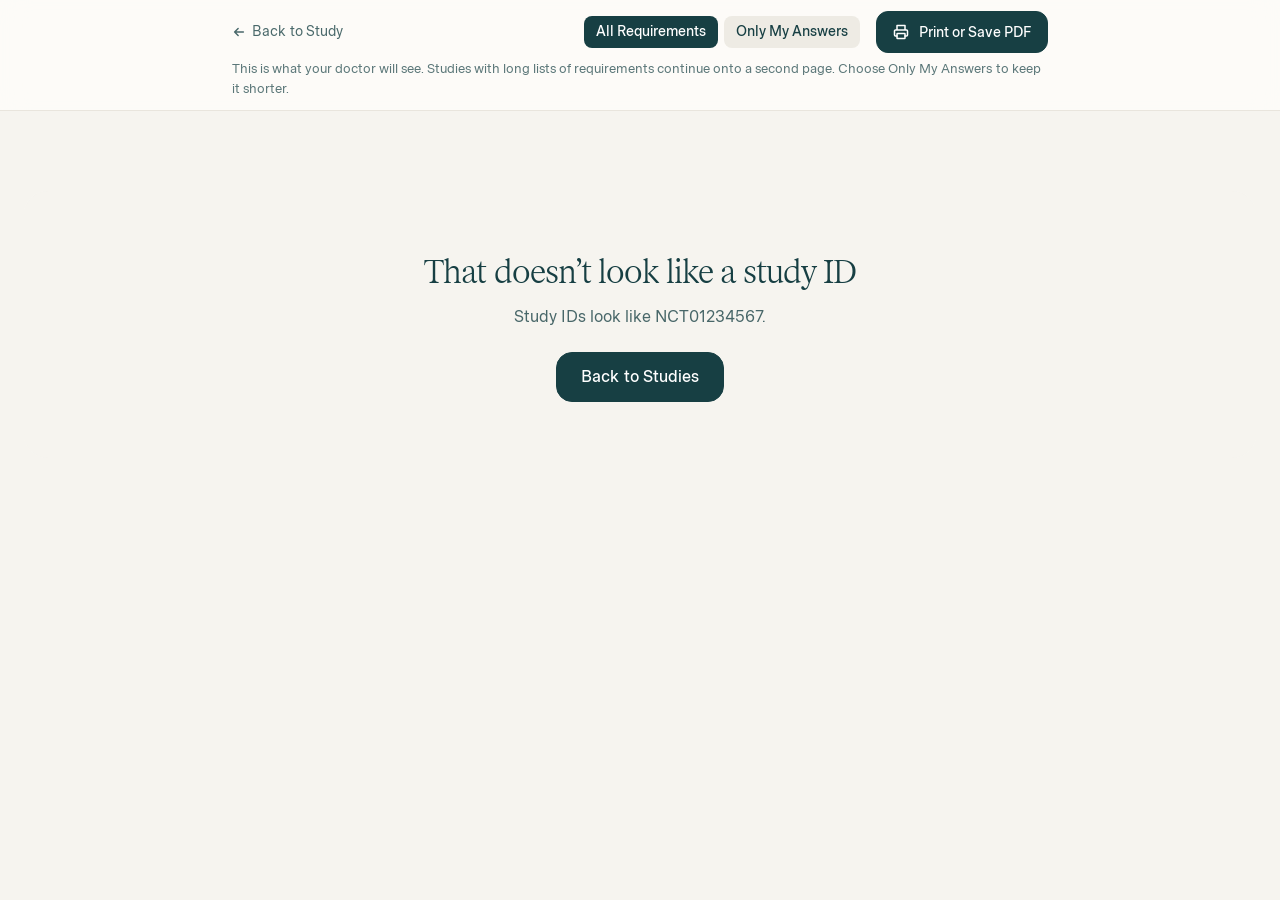
==== doctor.html @ 34c41aa6 "Add files via upload" ====
<!DOCTYPE html>
<html lang="en">
<head>
<meta charset="UTF-8">
<meta name="viewport" content="width=device-width, initial-scale=1">
<title>Northstar · Study Brief</title>
<link rel="icon" href="data:image/svg+xml,%3Csvg%20xmlns%3D%22http%3A//www.w3.org/2000/svg%22%20viewBox%3D%220%200%2032%2032%22%3E%3Crect%20width%3D%2232%22%20height%3D%2232%22%20rx%3D%228%22%20fill%3D%22%23173F43%22/%3E%3Cg%20transform%3D%22translate%284%204%29%22%20color%3D%22%23AFD5CF%22%3E%3Cpath%20d%3D%22M12%202.5%2015.4%2012H8.6zM13.7%2012a1.7%201.7%200%200%200-3.4%200z%22%20fill%3D%22currentColor%22%20fill-rule%3D%22evenodd%22/%3E%3Cpath%20d%3D%22M8.6%2012h6.8L12%2021.5zM10.3%2012a1.7%201.7%200%200%200%203.4%200z%22%20fill%3D%22currentColor%22%20fill-rule%3D%22evenodd%22%20opacity%3D%22.45%22/%3E%3C/g%3E%3C/svg%3E">
<link rel="preconnect" href="https://fonts.googleapis.com">
<link rel="preconnect" href="https://fonts.gstatic.com" crossorigin>
<link href="https://fonts.googleapis.com/css2?family=Geist+Mono:wght@400;500&display=swap" rel="stylesheet">
<link rel="stylesheet" href="assets/styles.css">
</head>
<body class="brief-page">

<div class="brief-bar">
  <div class="brief-bar-in">
    <a class="crumb-link" id="backLink" href="study.html">Back to Study</a>
    <div class="brief-bar-mid" id="viewToggle" role="group" aria-label="Which requirements to show">
      <button type="button" class="chip" data-view="all" aria-pressed="true">All Requirements</button>
      <button type="button" class="chip" data-view="answered" aria-pressed="false">Only My Answers</button>
    </div>
    <button type="button" class="btn btn-sm" id="printBtn">Print or Save PDF</button>
  </div>
  <p class="brief-bar-note">This is what your doctor will see. Studies with long lists of requirements continue onto a second page. Choose Only My Answers to keep it shorter.</p>
</div>

<main id="page">
  <div class="loading-page"><div class="brand-mark" data-mark></div>Preparing the summary…</div>
</main>

<script src="assets/app.js"></script>
<script>
  $('[data-mark]').innerHTML = I.mark;
  $('#backLink').insertAdjacentHTML('afterbegin', I.back);
  $('#printBtn').insertAdjacentHTML('afterbegin', I.print);

  const id = (new URLSearchParams(location.search).get('id') ?? '').toUpperCase().trim();
  $('#backLink').href = `study.html?id=${encodeURIComponent(id)}`;
  const answers = (() => { try { return JSON.parse(localStorage.getItem(`northstar:check:${id}`)) ?? {}; } catch { return {}; } })();
  const profile = (() => { try { return JSON.parse(localStorage.getItem('northstar:me')) ?? {}; } catch { return {}; } })();
  const search = loadSearch();
  const me = search.lat !== '' && search.lat != null ? { lat: +search.lat, lon: +search.lon } : null;

  // Clinician-facing wording: keep the registry's terms instead of the plain-language versions.
  const ANSWER = {
    i: { y: 'Meets', n: 'Does not meet', u: 'Unsure' },
    o: { y: 'Applies', n: 'Does not apply', u: 'Unsure' },
  };
  const TONE = { fit: 'go', block: 'stop', unsure: 'soon' };
  const ARM_TYPE = {
    EXPERIMENTAL: 'Experimental', ACTIVE_COMPARATOR: 'Active comparator', PLACEBO_COMPARATOR: 'Placebo comparator',
    SHAM_COMPARATOR: 'Sham comparator', NO_INTERVENTION: 'No intervention', OTHER: 'Other',
  };
  const words = s => s ? s.toLowerCase().replace(/_/g, ' ') : '';
  const cap = s => s ? s[0].toUpperCase() + s.slice(1) : '';
  const blank = v => v ? esc(v) : '<span class="blank" aria-label="Not provided"></span>';

  async function load() {
    if (!/^NCT\d{8}$/.test(id)) return fail('That doesn’t look like a study ID', 'Study IDs look like NCT01234567.');
    let d;
    try { d = await api(`/studies/${id}`); }
    catch (err) { return fail('We couldn’t load this study', `${err.message}. Try again in a moment.`); }
    render(d, await dataVersion());
  }

  function fail(title, body) {
    $('#page').innerHTML = `<div class="wrap" style="padding:80px 0"><div class="state"><h2>${esc(title)}</h2><p>${esc(body)}</p><a class="btn" href="${esc(searchToUrl(loadSearch()))}">Back to Studies</a></div></div>`;
  }

  function render(d, version) {
    const p = d.protocolSection;
    const idm = p.identificationModule, st = p.statusModule ?? {}, des = p.designModule ?? {};
    const info = des.designInfo ?? {}, elig = p.eligibilityModule ?? {}, cl = p.contactsLocationsModule ?? {};
    const arms = p.armsInterventionsModule?.armGroups ?? [];
    const outcomes = p.outcomesModule?.primaryOutcomes ?? [];
    const crit = parseCriteria(elig.eligibilityCriteria);
    const today = new Date().toLocaleDateString('en-US', { month: 'long', day: 'numeric', year: 'numeric' });
    document.title = `Northstar Study Brief, ${idm.nctId}${profile.name ? `, ${profile.name}` : ''}`;

    // Design, in registry terms
    const masking = info.maskingInfo?.masking;
    const who = (info.maskingInfo?.whoMasked ?? []).map(words);
    const design = [
      info.allocation && info.allocation !== 'NA' ? words(info.allocation).replace('non randomized', 'non-randomized') : '',
      info.interventionModel ? `${words(info.interventionModel)} assignment` : '',
      masking ? (masking === 'NONE' ? 'open label' : `${words(masking)}-blind${who.length ? ` (${who.join(', ')})` : ''}`) : '',
      info.primaryPurpose ? `${words(info.primaryPurpose)} purpose` : '',
    ].filter(Boolean).join(', ');
    const phases = (des.phases ?? []).map(x => PHASE[x]?.short).filter(Boolean).join(', ');

    // Every answerable requirement, with the patient's answer
    const rows = crit ? [['i', crit.in], ['o', crit.out]].map(([side, items]) => ({
      side,
      items: items.map((c, n) => ({ ...c, side, key: side + n, a: c.head ? '' : answers[side + n] ?? '' })),
    })) : [];
    const answerable = rows.flatMap(r => r.items.filter(c => !c.head));
    const answered = answerable.filter(c => c.a);
    const flagged = answered.filter(c => ['block', 'unsure'].includes(rowState(c.key, c.a)));

    // Sites: nearest open site to the patient, plus the study-wide contact
    const sites = (cl.locations ?? []).filter(s => s.status === 'RECRUITING')
      .map(s => ({ ...s, mi: me && s.geoPoint ? milesBetween(me, s.geoPoint) : null }))
      .sort((a, b) => (a.mi ?? Infinity) - (b.mi ?? Infinity));
    const nearest = me ? sites[0] : null;
    const central = (cl.centralContacts ?? [])[0];
    const contactLine = c => c ? [c.name, c.phone && `${c.phone}${c.phoneExt ? ` ext. ${c.phoneExt}` : ''}`, c.email].filter(Boolean).map(esc).join('<br>') : '';

    const answerTag = c => {
      if (c.head) return '';
      if (!c.a) return '<span class="ans-none">Not answered</span>';
      return `<span class="tag tag-${TONE[rowState(c.key, c.a)]}">${ANSWER[c.side][c.a]}</span>`;
    };

    $('#page').innerHTML = `
      <article class="sheet">
        <header class="sh-head">
          <div class="sh-brand">
            <span class="brand-mark">${I.mark}</span>
            <div><b>Clinical Study Brief</b><span>Prepared by the patient with Northstar on ${esc(today)}</span></div>
          </div>
          <dl class="sh-patient">
            <div><dt>Patient</dt><dd>${blank(profile.name)}</dd></div>
            <div><dt>Age</dt><dd>${blank(profile.age)}</dd></div>
            <div><dt>Lives in</dt><dd>${blank(profile.city || search.loc)}</dd></div>
          </dl>
        </header>

        <section class="sh-study">
          <div class="sh-ids">
            <span class="mono">${esc(idm.nctId)}</span>
            ${statusTag(st.overallStatus)}
            ${phases ? `<span class="tag tag-slate">${esc(phases)}</span>` : ''}
          </div>
          <h1 class="display">${esc(idm.briefTitle)}</h1>
          ${idm.officialTitle && idm.officialTitle !== idm.briefTitle ? `<p class="sh-official">${esc(idm.officialTitle)}</p>` : ''}
          <dl class="sh-facts">
            ${fact('Sponsor', esc(p.sponsorCollaboratorsModule?.leadSponsor?.name))}
            ${fact('Conditions', esc((p.conditionsModule?.conditions ?? []).join(', ')))}
            ${fact('Study type', esc(cap(words(des.studyType))))}
            ${fact('Design', esc(cap(design)))}
            ${fact('Enrollment', des.enrollmentInfo?.count ? `${fmtNum(des.enrollmentInfo.count)} ${des.enrollmentInfo.type === 'ESTIMATED' ? '(planned)' : '(actual)'}` : '')}
            ${fact('Eligible', esc([ageRange(elig.minimumAge, elig.maximumAge), (SEX[elig.sex] ?? 'All sexes').toLowerCase(), elig.healthyVolunteers ? 'healthy volunteers accepted' : 'no healthy volunteers'].join(', ')))}
            ${fact('Start', esc(fmtDate(st.startDateStruct?.date, true)))}
            ${fact('Primary completion', esc(fmtDate(st.primaryCompletionDateStruct?.date, true) + (st.primaryCompletionDateStruct?.type === 'ESTIMATED' ? ' (est.)' : '')))}
          </dl>
        </section>

        <section class="sh-flag ${flagged.length ? '' : 'is-empty'}">
          <h2>For Discussion</h2>
          ${!answered.length ? '<p>The patient hasn’t gone through the eligibility checklist yet. The full list of requirements is below.</p>'
            : flagged.length ? `<p>The patient marked these as unsure or possibly disqualifying:</p>
              <ul>${flagged.map(c => `<li>${answerTag(c)}<span><small>${c.side === 'i' ? 'Inclusion' : 'Exclusion'}</small>${esc(c.text)}</span></li>`).join('')}</ul>`
            : `<p>Nothing flagged. The patient’s ${plural(answered.length, 'answer')} all point toward eligibility.</p>`}
        </section>

        ${arms.length ? `
          <section class="sh-sec">
            <h2>Arms and Interventions</h2>
            <table class="sh-table">
              <thead><tr><th>Arm</th><th>Type</th><th>Intervention</th></tr></thead>
              <tbody>${arms.map(a => `<tr><td>${esc(a.label)}</td><td>${esc(ARM_TYPE[a.type] ?? '')}</td><td>${esc((a.interventionNames ?? []).join('; '))}</td></tr>`).join('')}</tbody>
            </table>
          </section>` : ''}

        ${outcomes.length ? `
          <section class="sh-sec">
            <h2>Primary ${outcomes.length === 1 ? 'Outcome' : 'Outcomes'}</h2>
            <ul class="sh-outcomes">${outcomes.slice(0, 3).map(o => `<li><span>${esc(unescapeMd(o.measure))}</span>${o.timeFrame ? `<small>${esc(o.timeFrame)}</small>` : ''}</li>`).join('')}</ul>
          </section>` : ''}

        <section class="sh-sec">
          <h2>Eligibility, With the Patient’s Answers</h2>
          <p class="sh-note">${crit ? `Answered ${fmtNum(answered.length)} of ${fmtNum(answerable.length)}. These are self-reported and are not a screening determination. The study team confirms eligibility at screening.` : 'The criteria couldn’t be split into a list, so they appear as written.'}</p>
          ${crit ? rows.map(r => `
            <h3>${r.side === 'i' ? 'Inclusion criteria' : 'Exclusion criteria'}</h3>
            <table class="sh-table sh-crit">
              <tbody>${r.items.map(c => `<tr class="${c.head ? 'head' : ''} ${c.sub ? 'sub' : ''} ${c.a ? 'has-a' : 'no-a'}"><td>${esc(c.text)}</td><td>${answerTag(c)}</td></tr>`).join('')}</tbody>
            </table>`).join('')
            : `<div class="sh-raw">${esc(unescapeMd(elig.eligibilityCriteria ?? 'No eligibility criteria were provided.'))}</div>`}
        </section>

        <section class="sh-bottom">
          <div>
            <h2>Contacts</h2>
            ${nearest ? `<div class="sh-contact"><small>Nearest open site${nearest.mi != null ? `, ${esc(fmtMiles(nearest.mi))}` : ''}</small><b>${esc(nearest.facility ?? 'Study site')}</b>${esc([nearest.city, STATE_ABBR[nearest.state] ?? nearest.state].filter(Boolean).join(', '))}${(nearest.contacts ?? [])[0] ? `<br>${contactLine(nearest.contacts[0])}` : ''}</div>` : ''}
            ${central ? `<div class="sh-contact"><small>Central contact</small>${contactLine(central)}</div>` : ''}
            ${!nearest && !central ? '<p class="sh-note">No contact is listed on the record.</p>' : ''}
          </div>
          <div>
            <h2>Full Record</h2>
            <div class="sh-lookup">
              <span>clinicaltrials.gov/study/</span>
              <span class="mono">${esc(idm.nctId)}</span>
              <small>Last updated on the registry ${esc(fmtDate(st.lastUpdatePostDateStruct?.date, true))}</small>
            </div>
          </div>
          <div class="sh-notes">
            <h2>Clinician Notes</h2>
            <div class="lines"><i></i><i></i><i></i><i></i></div>
          </div>
        </section>

        <footer class="sh-foot">
          Prepared with Northstar, an independent design concept not affiliated with the National Library of Medicine, NIH, or the study sponsor. Study details come from ClinicalTrials.gov${version?.dataTimestamp ? `, data as of ${esc(new Date(version.dataTimestamp).toLocaleDateString('en-US', { month: 'short', day: 'numeric', year: 'numeric' }))}` : ''}. Answers are the patient’s own and have not been reviewed.
        </footer>
      </article>`;
  }

  function fact(k, v) { return v ? `<div><dt>${k}</dt><dd>${v}</dd></div>` : ''; }

  $$('#viewToggle .chip').forEach(b => b.addEventListener('click', () => {
    $$('#viewToggle .chip').forEach(x => x.setAttribute('aria-pressed', String(x === b)));
    document.body.classList.toggle('answered-only', b.dataset.view === 'answered');
  }));
  $('#printBtn').addEventListener('click', () => print());

  load();
</script>
</body>
</html>
---- assets/styles.css ----
/* ==========================================================================
   Northstar
   A patient-first way to find clinical studies.
   Calm spruce ink on soft paper, sea-glass and mist tints, a terracotta accent, light display type.
   Timeless edition: Timeless Serif headlines, Timeless Sans Grotesk text (timeless.co,
   Timeless Free Font License, see fonts/LICENSE.pdf).
   ========================================================================== */

@font-face { font-family: "Timeless Serif"; src: url("fonts/TimelessSerif-Light.woff2") format("woff2"); font-weight: 300; font-style: normal; font-display: swap; }
@font-face { font-family: "Timeless Serif"; src: url("fonts/TimelessSerif-Regular.woff2") format("woff2"); font-weight: 400; font-style: normal; font-display: swap; }
@font-face { font-family: "Timeless Sans Grotesk"; src: url("fonts/TimelessSans-GroteskRegular.woff2") format("woff2"); font-weight: 400; font-style: normal; font-display: swap; }
@font-face { font-family: "Timeless Sans Grotesk"; src: url("fonts/TimelessSans-GroteskMedium.woff2") format("woff2"); font-weight: 500; font-style: normal; font-display: swap; }
@font-face { font-family: "Timeless Sans Grotesk"; src: url("fonts/TimelessSans-GroteskSemibold.woff2") format("woff2"); font-weight: 600; font-style: normal; font-display: swap; }
@font-face { font-family: "Timeless Sans Grotesk"; src: url("fonts/TimelessSans-GroteskBold.woff2") format("woff2"); font-weight: 700; font-style: normal; font-display: swap; }

:root {
  --light:     #FDFCF9;
  --cream:     #F6F4EF;
  --cream-2:   #EEEBE4;
  --border:    #E9E5DD;
  --border-2:  #DAD5CB;

  --forest:    #173F43; /* spruce ink */
  --forest-2:  #20535A;
  --forest-70: rgba(23, 63, 67, .78);
  --forest-50: rgba(23, 63, 67, .70); /* still 4.6:1 on paper */
  --forest-30: rgba(23, 63, 67, .30);
  --forest-hover: #102F33;

  --mint:    #D3E8E5; /* sea glass */
  --sage:    #AFD5CF;
  --keylime: #E6F2EF; /* mist */
  --slate:   #BCCDDC;
  --slate-2: #E1E9F0;
  --blush:   #F4E8E1; /* pale clay */
  --mauve:   #B78A72;
  --mulberry:#7A3E26; /* terracotta accent */
  --link:    #146F6A;

  --go:      #1D6A4E;
  --go-bg:   #E2F1EA;
  --soon:    #2E5873;
  --soon-bg: #E1E9F0;
  --idle:    #5C605C;
  --idle-bg: #EEECE7;
  --stop:    #8A3A22;
  --stop-bg: #F6E7E0;

  --display: "Timeless Serif", ui-serif, Georgia, serif;
  --sans:    "Timeless Sans Grotesk", ui-sans-serif, system-ui, -apple-system, sans-serif;
  --mono:    "Geist Mono", ui-monospace, "SF Mono", Menlo, monospace;

  --r-xs: .5rem;
  --r-sm: .75rem;
  --r:    1rem;
  --r-lg: 1.5rem;

  --shadow-card: 0 1px 2px rgba(23, 63, 67, .04), 0 12px 32px -20px rgba(23, 63, 67, .28);
  --shadow-pop:  0 2px 6px rgba(23, 63, 67, .06), 0 24px 48px -18px rgba(23, 63, 67, .30);

  --ease: cubic-bezier(.215, .61, .355, 1);
}

*, *::before, *::after { box-sizing: border-box; }
html { -webkit-text-size-adjust: 100%; }

body {
  margin: 0;
  background: var(--light);
  color: var(--forest);
  font-family: var(--sans);
  font-size: 16px;
  line-height: 1.55;
  -webkit-font-smoothing: antialiased;
  text-rendering: optimizeLegibility;
}

a { color: inherit; }
button { font: inherit; color: inherit; }
img, svg { display: block; }
::selection { background: var(--sage); color: var(--forest); }
:focus-visible { outline: 2px solid var(--forest); outline-offset: 2px; border-radius: 6px; }

.wrap { width: min(1240px, 100% - 48px); margin-inline: auto; }
.display {
  font-family: var(--display);
  font-weight: 300;
  letter-spacing: -.035em;
}
.mono  { font-family: var(--mono); }
.muted { color: var(--forest-70); }
.sr-only {
  position: absolute; width: 1px; height: 1px; padding: 0; margin: -1px;
  overflow: hidden; clip: rect(0 0 0 0); white-space: nowrap; border: 0;
}

/* ---------- Header ---------- */
.site-header {
  position: sticky; top: 0; z-index: 50;
  background: rgba(253, 252, 249, .88);
  backdrop-filter: saturate(1.3) blur(14px);
  -webkit-backdrop-filter: saturate(1.3) blur(14px);
  border-bottom: 1px solid var(--border);
}
.site-header .wrap { display: flex; align-items: center; gap: 40px; height: 68px; }
.brand { display: inline-flex; align-items: center; gap: 10px; text-decoration: none; }
.brand-mark {
  width: 30px; height: 30px; border-radius: 8px;
  background: var(--forest); color: var(--sage);
  display: grid; place-items: center;
}
.brand-mark svg { width: 20px; height: 20px; }
.brand-word { font-family: var(--display); font-weight: 400; font-size: 23px; letter-spacing: -.03em; line-height: 1; }
.site-nav { display: flex; gap: 28px; font-size: 15px; }
.site-nav a { text-decoration: none; color: var(--forest-70); transition: color .2s; }
.site-nav a:hover, .site-nav a[aria-current="page"] { color: var(--forest); }
.header-note { margin-left: auto; font-size: 13px; color: var(--forest-70); display: flex; align-items: center; gap: 8px; }
.live-dot { width: 8px; height: 8px; border-radius: 50%; background: var(--link); box-shadow: 0 0 0 3px rgba(20, 111, 106, .15); }
@media (max-width: 760px) { .site-nav, .header-note { display: none; } }

/* ---------- Buttons ---------- */
.btn {
  display: inline-flex; align-items: center; justify-content: center; gap: 10px;
  padding: 1rem 1.5rem;
  border-radius: var(--r);
  border: 1px solid var(--forest);
  background: var(--forest); color: #fff;
  font-size: 16px; font-weight: 500; line-height: 1;
  text-decoration: none; white-space: nowrap; cursor: pointer;
  transition: background-color .3s var(--ease), border-color .3s var(--ease), color .3s var(--ease);
}
.btn:hover { background: var(--forest-hover); border-color: var(--forest-hover); }
.btn svg { width: 16px; height: 16px; transition: transform .3s var(--ease); }
.btn:hover svg.arrow { transform: translateX(4px); }
.btn-secondary { background: transparent; color: var(--forest); border-color: var(--border-2); }
.btn-secondary:hover { background: var(--cream); border-color: var(--forest-30); }
.btn-mint { background: var(--mint); border-color: var(--mint); color: var(--forest); }
.btn-mint:hover { background: var(--sage); border-color: var(--sage); }
.btn-sm { padding: 12px 1rem; font-size: 14px; border-radius: var(--r-sm); }
.btn-link {
  background: none; border: 0; padding: 0; cursor: pointer;
  font-weight: 500; font-size: 15px; color: var(--link);
  display: inline-flex; align-items: center; gap: 6px; text-decoration: none;
}
.btn-link:hover { text-decoration: underline; text-underline-offset: 4px; }
.btn-link svg { width: 14px; height: 14px; }

/* ---------- Tags (Ease-style soft fills) ---------- */
.tag {
  display: inline-flex; align-items: center; gap: 6px;
  padding: 6px 10px;
  border-radius: var(--r-xs);
  font-size: 13px; font-weight: 500; line-height: 1.1;
  white-space: nowrap;
  background: var(--cream-2); color: var(--forest);
}
.tag .dot { width: 6px; height: 6px; border-radius: 50%; background: currentColor; }
.tag-go    { background: var(--go-bg);   color: var(--go); }
.tag-soon  { background: var(--soon-bg); color: var(--soon); }
.tag-idle  { background: var(--idle-bg); color: var(--idle); }
.tag-stop  { background: var(--stop-bg); color: var(--stop); }
.tag-slate { background: var(--slate-2); }
.tag-mint  { background: var(--mint); }
.tag-line  { background: transparent; box-shadow: inset 0 0 0 1px var(--border-2); }
.tag-go .dot { animation: pulse 2.4s ease-in-out infinite; }
@keyframes pulse { 0%, 100% { box-shadow: 0 0 0 0 rgba(29, 106, 78, .35); } 50% { box-shadow: 0 0 0 4px rgba(29, 106, 78, 0); } }

/* ---------- Glossary terms ---------- */
.term {
  all: unset; cursor: help;
  background-image: linear-gradient(var(--sage), var(--sage));
  background-size: 100% 2px; background-position: 0 100%; background-repeat: no-repeat;
  transition: background-size .2s var(--ease);
}
.term:hover, .term:focus-visible { background-size: 100% 100%; border-radius: 2px; }
.tip {
  position: fixed; z-index: 1000; max-width: 300px;
  padding: 14px 16px; border-radius: var(--r-sm);
  background: var(--forest); color: #fff;
  font-size: 14px; line-height: 1.5;
  box-shadow: var(--shadow-pop);
  pointer-events: none; opacity: 0; transform: translateY(4px);
  transition: opacity .15s, transform .15s var(--ease);
}
.tip.show { opacity: 1; transform: none; }
.tip b { display: block; font-family: var(--display); font-weight: 400; font-size: 19px; letter-spacing: -.02em; color: var(--sage); margin-bottom: 2px; }

/* ---------- Combobox (autocomplete + custom dropdown, always opens below) ---------- */
.combo { position: relative; display: inline-block; }
.combo-menu {
  position: absolute; top: calc(100% + 8px); left: 0;
  min-width: 100%; max-height: 320px; overflow-y: auto;
  margin: 0; padding: 6px; list-style: none;
  background: var(--light);
  border: 1px solid var(--border-2);
  border-radius: var(--r);
  box-shadow: var(--shadow-pop);
  z-index: 60;
  font-family: var(--sans); font-size: 15px; font-weight: 400; letter-spacing: 0; line-height: 1.3;
  color: var(--forest);
  display: none;
}
.combo.open .combo-menu { display: block; animation: drop .16s var(--ease); }
@keyframes drop { from { opacity: 0; transform: translateY(-4px); } }
.combo-menu li {
  padding: 10px 12px; border-radius: var(--r-xs); cursor: pointer; white-space: nowrap;
  display: flex; align-items: center; justify-content: space-between; gap: 16px;
}
.combo-menu li small { color: var(--forest-50); font-size: 12.5px; }
.combo-menu li[aria-selected="true"], .combo-menu li:hover { background: var(--cream); }
.combo-menu li.check::after {
  content: ""; width: 12px; height: 12px; background: currentColor;
  -webkit-mask: url("data:image/svg+xml,%3Csvg xmlns='http://www.w3.org/2000/svg' viewBox='0 0 12 12'%3E%3Cpath d='M2 6.5l2.5 2.5L10 3.5' fill='none' stroke='black' stroke-width='1.8' stroke-linecap='round' stroke-linejoin='round'/%3E%3C/svg%3E") center / contain no-repeat;
          mask: url("data:image/svg+xml,%3Csvg xmlns='http://www.w3.org/2000/svg' viewBox='0 0 12 12'%3E%3Cpath d='M2 6.5l2.5 2.5L10 3.5' fill='none' stroke='black' stroke-width='1.8' stroke-linecap='round' stroke-linejoin='round'/%3E%3C/svg%3E") center / contain no-repeat;
}
.combo-menu .combo-note { cursor: default; color: var(--forest-50); font-size: 13px; }
.combo-menu .combo-note:hover { background: none; }

/* ==========================================================================
   Landing
   ========================================================================== */
.hero { padding: 88px 0 72px; }
.eyebrow {
  display: inline-flex; align-items: center; gap: 10px;
  font-size: 14px; font-weight: 500; color: var(--forest-70);
}
.eyebrow::before { content: ""; width: 8px; height: 8px; border-radius: 2px; background: var(--sage); }
.hero h1 {
  margin: 22px 0 0; max-width: 1000px;
  font-size: clamp(52px, 7.6vw, 108px);
  line-height: 1.0;
}
.hero h1 .soft { color: var(--forest-30); margin-left: -.028em; } /* optical: the serif "i" starts .028em in from the T's crossbar; retune if the headline changes */
.hero-lede { max-width: 560px; margin: 40px 0 0; font-size: 20px; line-height: 1.5; color: var(--forest-70); }

/* The sentence search */
.sentence {
  /* The box hangs into the margin by its own padding, so the words inside start on the same
     left edge as the headline. It shrinks on narrow screens to stay 8px clear of the window. */
  --hang: clamp(16px, (100vw - 1240px) / 2 - 8px, 40px);
  margin: 72px calc(-1 * var(--hang)) 0; padding: 36px var(--hang) 28px;
  background: var(--cream);
  border-radius: var(--r-lg);
  position: relative; overflow: hidden;
}
.sentence::after {
  content: ""; position: absolute; right: -80px; top: -80px; width: 280px; height: 280px; border-radius: 50%;
  background: radial-gradient(circle, var(--keylime), transparent 70%);
  pointer-events: none;
}
.sentence-line {
  position: relative; z-index: 2; margin: 0; /* above .sentence-foot so open menus cover the hint row */
  font-family: var(--display); font-weight: 300;
  font-size: clamp(28px, 3.4vw, 44px); line-height: 1.55; letter-spacing: -.03em;
  color: var(--forest-50);
}
/* Keeps the period attached to the city when the sentence wraps. */
.nobr { white-space: nowrap; }
.slot { display: inline-block; vertical-align: baseline; position: relative; max-width: 100%; }
.sentence-line .slot input { max-width: 100%; }
.slot input, .slot .slot-btn {
  font: inherit; letter-spacing: inherit; color: var(--forest);
  background: transparent; border: 0;
  border-bottom: 2px solid var(--forest-30);
  padding: 0 2px 2px; outline: none; font-weight: 400;
  transition: border-color .2s;
}
.slot input::placeholder { color: var(--forest-30); }
.slot input:focus, .slot .slot-btn:focus-visible, .combo.open .slot-btn { border-bottom-color: var(--forest); outline: none; border-radius: 0; }
.slot .slot-btn { cursor: pointer; display: inline-flex; align-items: baseline; gap: 10px; }
.slot .slot-btn svg { width: .36em; height: .36em; align-self: center; color: var(--forest-50); }
.slot-cond input { width: 11ch; }
.slot-loc input { width: 9ch; }
.sentence-foot {
  position: relative; z-index: 1;
  display: flex; align-items: center; justify-content: space-between; flex-wrap: wrap; gap: 16px;
  margin-top: 28px; padding-top: 22px; border-top: 1px solid var(--border-2);
}
.sentence-foot .hint { font-size: 14px; color: var(--forest-70); display: flex; align-items: center; gap: 20px; flex-wrap: wrap; }
.locate {
  all: unset; cursor: pointer;
  display: inline-flex; align-items: center; gap: 8px;
  font-size: 14.5px; font-weight: 500; color: var(--link);
}
.locate:hover { text-decoration: underline; text-underline-offset: 4px; }
.locate svg { width: 16px; height: 16px; }

/* Marquee of live topics */
.marquee {
  overflow: hidden; padding: 22px 0;
  border-block: 1px solid var(--border);
  -webkit-mask: linear-gradient(90deg, transparent, #000 8%, #000 92%, transparent);
          mask: linear-gradient(90deg, transparent, #000 8%, #000 92%, transparent);
}
.marquee-track { display: flex; gap: 12px; width: max-content; will-change: transform; } /* moved by drift() in index.html */
.marquee .tag { font-size: 15px; padding: 12px 14px; text-decoration: none; transition: background .2s; }
.marquee .tag b { font-weight: 600; font-variant-numeric: tabular-nums; }
.marquee .tag:nth-child(4n+1) { background: var(--keylime); }
.marquee .tag:nth-child(4n+2) { background: var(--slate-2); }
.marquee .tag:nth-child(4n+3) { background: var(--cream-2); }
.marquee .tag:nth-child(4n+4) { background: var(--blush); }
.marquee .tag:hover { background: var(--sage); }

/* Stats */
.stats { padding: 72px 0 24px; }
.stats-grid { display: grid; grid-template-columns: repeat(3, 1fr); gap: 16px; }
@media (max-width: 820px) { .stats-grid { grid-template-columns: 1fr; } }
.stat { padding: 28px; border-radius: var(--r-lg); background: var(--cream); }
.stat .n { font-family: var(--display); font-weight: 300; font-size: clamp(48px, 5.4vw, 76px); line-height: 1; letter-spacing: -.045em; font-variant-numeric: tabular-nums; }
.stat .l { margin-top: 14px; font-size: 15px; color: var(--forest-70); max-width: 260px; }
.stat:nth-child(2) { background: var(--keylime); }
.stat:nth-child(3) { background: var(--slate-2); }

/* Problem / solution */
.pairs { padding: 96px 0 40px; }
.section-kicker { display: inline-flex; align-items: center; gap: 10px; font-size: 14px; font-weight: 500; color: var(--forest-70); }
.section-kicker::before { content: ""; width: 8px; height: 8px; border-radius: 2px; background: var(--sage); }
.section-title { margin: 16px 0 0; font-size: clamp(38px, 4.6vw, 64px); line-height: 1.08; max-width: 900px; }
.pair-grid { display: grid; grid-template-columns: 1fr 1fr; gap: 16px; margin-top: 44px; }
@media (max-width: 820px) { .pair-grid { grid-template-columns: 1fr; } }
.pair { padding: 32px; border-radius: var(--r-lg); border: 1px solid var(--border); }
.pair.after { background: var(--forest); color: #fff; border-color: var(--forest); }
.pair .lbl { font-size: 13px; font-weight: 500; color: var(--forest-50); }
.pair.after .lbl { color: var(--sage); }
.pair h3 { margin: 12px 0 20px; font-family: var(--display); font-weight: 300; font-size: clamp(26px, 2.6vw, 34px); line-height: 1.2; letter-spacing: -.03em; }
.pair ul { list-style: none; margin: 0; padding: 0; display: grid; gap: 12px; font-size: 15.5px; }
.pair li { display: grid; grid-template-columns: 22px 1fr; gap: 10px; }
.pair li svg { width: 18px; height: 18px; margin-top: 2px; }
.pair.before li { color: var(--forest-70); }
.pair.before li svg { color: var(--mauve); }
.pair.after li svg { color: var(--sage); }
.pair .mono-ex {
  margin-top: 22px; padding: 14px 16px; border-radius: var(--r-sm);
  font-family: var(--mono); font-size: 12.5px; line-height: 1.6;
  background: var(--cream); color: var(--forest-70);
}
.pair.after .mono-ex { background: rgba(255, 255, 255, .08); color: #fff; font-family: var(--sans); font-size: 15px; }

/* Phases */
.phases { padding: 96px 0; }
.phase-track { display: grid; grid-template-columns: repeat(4, 1fr); gap: 16px; margin-top: 44px; }
@media (max-width: 900px) { .phase-track { grid-template-columns: 1fr 1fr; } }
.phase { padding: 26px 24px 24px; border-radius: var(--r-lg); background: var(--cream); display: flex; flex-direction: column; min-height: 280px; }
.phase:nth-child(1) { background: var(--keylime); }
.phase:nth-child(2) { background: var(--mint); }
.phase:nth-child(3) { background: var(--sage); }
.phase:nth-child(4) { background: var(--slate); }
.phase-num { font-family: var(--mono); font-size: 12.5px; color: var(--forest-70); }
.phase h3 { margin: 12px 0 8px; font-family: var(--display); font-weight: 300; font-size: 30px; line-height: 1.1; letter-spacing: -.03em; }
.phase p { margin: 0; font-size: 15px; color: var(--forest-70); }
.phase-people { display: flex; gap: 4px; margin-top: auto; padding-top: 22px; flex-wrap: wrap; }
.phase-people i { width: 6px; height: 6px; border-radius: 50%; background: var(--forest); opacity: .75; }
.phase-size { margin-top: 10px; font-size: 13px; color: var(--forest-70); font-variant-numeric: tabular-nums; }

/* Closing CTA */
.closing { padding: 24px 0 96px; }
.closing-card {
  padding: 72px 48px; border-radius: var(--r-lg);
  background: var(--forest); color: #fff; text-align: center;
  position: relative; overflow: hidden;
}
.closing-card::before {
  content: ""; position: absolute; inset: auto -10% -60% -10%; height: 120%;
  background: radial-gradient(ellipse at 50% 100%, rgba(175, 213, 207, .28), transparent 60%);
}
.closing-card h2 { position: relative; margin: 0 auto; max-width: 760px; font-size: clamp(38px, 5vw, 68px); line-height: 1.05; }
.closing-card p { position: relative; margin: 18px auto 30px; max-width: 480px; color: rgba(255, 255, 255, .7); font-size: 17px; }
.closing-card .btn { position: relative; }
@media (max-width: 560px) { .closing-card { padding: 56px 24px; } .closing-card h2 { font-size: 32px; } }

/* ---------- Footer ---------- */
.site-footer { border-top: 1px solid var(--border); padding: 40px 0 56px; font-size: 13.5px; color: var(--forest-70); background: var(--light); }
.site-footer .wrap { display: grid; grid-template-columns: 1fr auto; gap: 24px 48px; align-items: start; }
.site-footer p { margin: 10px 0 0; max-width: 640px; }
.site-footer a { color: var(--forest); }
.foot-meta { text-align: right; font-variant-numeric: tabular-nums; }
@media (max-width: 760px) { .site-footer .wrap { grid-template-columns: 1fr; } .foot-meta { text-align: left; } }

.rise { opacity: 0; transform: translateY(14px); animation: rise .8s var(--ease) forwards; animation-delay: var(--at, 0s); }
@keyframes rise { to { opacity: 1; transform: none; } }
@media (prefers-reduced-motion: reduce) {
  .rise { animation: none; opacity: 1; transform: none; }
  .marquee-track, .tag-go .dot { animation: none; }
}

/* ==========================================================================
   Results
   ========================================================================== */
.query-bar { border-bottom: 1px solid var(--border); background: var(--light); }
.query-bar .wrap { padding: 32px 0 20px; }
.query-sentence {
  position: relative; z-index: 2;
  margin: 0; font-family: var(--display); font-weight: 300;
  font-size: clamp(26px, 2.8vw, 38px); line-height: 1.45; letter-spacing: -.03em;
  color: var(--forest-50);
}
.query-sentence .slot input, .query-sentence .slot .slot-btn { border-bottom-width: 1.5px; }

.filters { display: flex; flex-wrap: wrap; align-items: center; gap: 8px; margin-top: 20px; }
.chip {
  display: inline-flex; align-items: center; gap: 8px;
  padding: 8px 12px;
  border-radius: var(--r-xs);
  border: 0; background: var(--cream-2);
  font-size: 14px; font-weight: 500; color: var(--forest); line-height: 1.1;
  cursor: pointer; transition: background .15s, color .15s;
  white-space: nowrap;
}
.chip:hover { background: var(--mint); }
.chip[aria-pressed="true"] { background: var(--forest); color: #fff; }
.chip svg { width: 12px; height: 12px; }
.chip-group-label { font-size: 13px; color: var(--forest-50); margin: 0 2px 0 10px; }
.chip-group-label:first-child { margin-left: 0; }
.age-field {
  display: inline-flex; align-items: center; gap: 6px;
  padding: 4px 6px 4px 12px; border-radius: var(--r-xs);
  background: var(--cream-2); font-size: 14px; font-weight: 500;
}
.age-field:focus-within { box-shadow: inset 0 0 0 1.5px var(--forest); }
.age-field input {
  width: 40px; border: 0; background: var(--light); border-radius: 6px;
  padding: 4px 6px; text-align: center; font: inherit; font-weight: 600; color: var(--forest); outline: none;
}
.age-field input::-webkit-inner-spin-button { -webkit-appearance: none; }
.divider-v { width: 1px; height: 20px; background: var(--border-2); margin: 0 6px; }

.results-layout { display: grid; grid-template-columns: minmax(0, 1fr) minmax(0, .82fr); gap: 28px; padding: 28px 0 80px; }
@media (max-width: 1000px) {
  .results-layout { grid-template-columns: 1fr; }
  .map-col { order: -1; }
  .map-sticky { position: relative !important; top: 0 !important; height: 320px !important; }
}
.count-line { display: flex; align-items: baseline; justify-content: space-between; gap: 16px; margin-bottom: 18px; }
.count-line h1 { margin: 0; font-family: var(--display); font-weight: 300; font-size: 32px; letter-spacing: -.035em; line-height: 1.2; }
.count-line h1 .num { font-variant-numeric: proportional-nums; } /* tabular figures leave a gap after the serif's narrow 1 */
.count-line .muted { font-size: 13.5px; }

.study-list { list-style: none; margin: 0; padding: 0; display: grid; gap: 12px; }
.study-card {
  position: relative; display: block;
  padding: 24px 26px 22px;
  background: var(--light);
  border: 1px solid var(--border);
  border-radius: var(--r-lg);
  text-decoration: none;
  transition: border-color .25s, box-shadow .3s var(--ease), transform .3s var(--ease), background .25s;
  animation: rise .5s var(--ease) both;
  animation-delay: calc(var(--i, 0) * 40ms);
}
.study-card:hover, .study-card.hot { border-color: var(--border-2); box-shadow: var(--shadow-card); transform: translateY(-2px); }
.study-card.hot { background: #FAFCFB; box-shadow: var(--shadow-card), inset 0 0 0 1.5px var(--sage); }
.card-top { display: flex; align-items: center; flex-wrap: wrap; gap: 6px; }
.card-top .nct { margin-left: auto; font-family: var(--mono); font-size: 12px; color: var(--forest-50); }
.study-card h2 {
  margin: 14px 0 6px; font-family: var(--display); font-weight: 300;
  font-size: 25px; line-height: 1.18; letter-spacing: -.03em; text-wrap: pretty;
}
.card-sponsor { font-size: 14px; color: var(--forest-70); margin: 0; }
.card-summary {
  margin: 10px 0 0; font-size: 15px; color: var(--forest-70);
  display: -webkit-box; -webkit-line-clamp: 2; -webkit-box-orient: vertical; overflow: hidden;
}
.card-facts {
  display: flex; flex-wrap: wrap; gap: 8px 22px;
  margin-top: 18px; padding-top: 16px; border-top: 1px solid var(--border);
  font-size: 14px; color: var(--forest-70);
}
.card-facts span { display: inline-flex; align-items: center; gap: 8px; }
.card-facts svg { width: 16px; height: 16px; color: var(--forest-50); flex-shrink: 0; }
.card-facts b { font-weight: 500; color: var(--forest); }

.map-sticky {
  position: sticky; top: 88px; height: calc(100vh - 112px);
  border-radius: var(--r-lg); overflow: hidden;
  border: 1px solid var(--border); background: var(--cream);
}
#map { width: 100%; height: 100%; }
.map-legend {
  position: absolute; left: 14px; bottom: 14px; z-index: 500;
  display: flex; gap: 14px; align-items: center;
  padding: 8px 12px; border-radius: var(--r-xs);
  background: rgba(253, 252, 249, .96); border: 1px solid var(--border);
  font-size: 12.5px; color: var(--forest-70);
}
.map-legend i { display: inline-block; width: 8px; height: 8px; border-radius: 50%; margin-right: 6px; vertical-align: -1px; }

/* Leaflet overrides */
.leaflet-container { font-family: var(--sans); background: #EFEEE8; }
.leaflet-control-attribution { font-size: 10px; background: rgba(253, 252, 249, .85) !important; }
.leaflet-control-zoom { border: 1px solid var(--border-2) !important; border-radius: var(--r-sm) !important; overflow: hidden; }
.leaflet-control-zoom a { color: var(--forest) !important; }
.leaflet-popup-content-wrapper { border-radius: var(--r-sm); box-shadow: var(--shadow-pop); color: var(--forest); }
.leaflet-popup-content { margin: 12px 14px; font-size: 13px; line-height: 1.45; }
.leaflet-popup-content b { font-family: var(--display); font-weight: 400; font-size: 17px; letter-spacing: -.02em; display: block; margin-bottom: 2px; }
.leaflet-popup-content a { color: var(--link); }
.pin {
  width: 14px; height: 14px; border-radius: 50%;
  background: var(--forest); border: 2.5px solid #fff;
  box-shadow: 0 1px 4px rgba(23, 63, 67, .35);
  transition: transform .2s var(--ease), background .2s;
}
.pin.hot { background: var(--link); transform: scale(1.55); box-shadow: 0 0 0 6px rgba(175, 213, 207, .6); }
.pin.site { width: 12px; height: 12px; background: var(--go); }
.pin.site.off { background: #A7ABA2; }
.you-pin { width: 20px; height: 20px; border-radius: 50%; background: var(--mulberry); border: 3px solid #fff; box-shadow: 0 0 0 5px rgba(122, 62, 38, .18); }

.load-more { display: flex; justify-content: center; margin-top: 22px; }

.state { padding: 56px 32px; text-align: center; background: var(--cream); border-radius: var(--r-lg); }
.state h2 { margin: 0 0 8px; font-family: var(--display); font-weight: 300; font-size: 32px; letter-spacing: -.03em; }
.state p { margin: 0 auto; max-width: 440px; color: var(--forest-70); }
.state .btn { margin-top: 22px; }
.skeleton {
  height: 180px; border-radius: var(--r-lg);
  background: linear-gradient(90deg, var(--cream) 0%, #F9F8F4 50%, var(--cream) 100%);
  background-size: 200% 100%; animation: shimmer 1.4s linear infinite;
}
@keyframes shimmer { to { background-position: -200% 0; } }

/* ==========================================================================
   Study detail
   ========================================================================== */
.crumbs { padding: 24px 0 0; font-size: 14px; }
.crumbs a { color: var(--forest-70); text-decoration: none; display: inline-flex; align-items: center; gap: 6px; }
.crumbs a:hover { color: var(--forest); }
.crumbs svg { width: 14px; height: 14px; }

.study-hero { padding: 28px 0 48px; border-bottom: 1px solid var(--border); }
.study-hero-grid { display: grid; grid-template-columns: minmax(0, 1fr) 360px; gap: 56px; align-items: start; }
@media (max-width: 980px) { .study-hero-grid { grid-template-columns: 1fr; gap: 32px; } }
.study-hero h1 { margin: 18px 0 0; font-size: clamp(38px, 4.6vw, 62px); line-height: 1.04; text-wrap: balance; }
.official { margin: 18px 0 0; font-size: 15px; color: var(--forest-70); max-width: 720px; }
.hero-meta { display: flex; flex-wrap: wrap; gap: 8px 28px; margin-top: 24px; font-size: 14.5px; color: var(--forest-70); }
.hero-meta span b { font-weight: 500; color: var(--forest); }
.hero-meta .mono { font-size: 13px; }

.contact-card { padding: 26px; background: var(--forest); color: #fff; border-radius: var(--r-lg); }
.contact-card h2 { margin: 0; font-family: var(--display); font-weight: 300; font-size: 30px; line-height: 1.1; letter-spacing: -.03em; }
.contact-card > p { margin: 8px 0 18px; font-size: 14.5px; color: rgba(255, 255, 255, .7); }
.contact-person { padding: 14px 0; border-top: 1px solid rgba(255, 255, 255, .12); font-size: 14.5px; }
.contact-person strong { display: block; font-weight: 500; margin-bottom: 4px; }
.contact-person a { color: var(--sage); text-decoration: none; display: flex; align-items: center; gap: 8px; margin-top: 4px; word-break: break-all; }
.contact-person a:hover { text-decoration: underline; }
.contact-person svg { width: 12px; height: 12px; flex-shrink: 0; }
.contact-card .btn { width: 100%; margin-top: 16px; }
.contact-card .official-link { display: flex; align-items: center; justify-content: center; gap: 6px; margin-top: 14px; font-size: 13.5px; color: rgba(255, 255, 255, .7); text-decoration: none; }
.contact-card .official-link:hover { color: #fff; }
.contact-card .official-link svg { width: 12px; height: 12px; }

.study-body { display: grid; grid-template-columns: 200px minmax(0, 1fr); gap: 64px; padding: 48px 0 96px; }
@media (max-width: 980px) { .study-body { grid-template-columns: 1fr; } .toc { display: none; } }
.toc { position: sticky; top: 100px; align-self: start; }
.toc ol { list-style: none; margin: 0; padding: 0; display: grid; gap: 2px; }
.toc a {
  display: block; padding: 8px 12px; border-radius: var(--r-xs);
  font-size: 14.5px; color: var(--forest-70); text-decoration: none;
  transition: color .2s, background .2s;
}
.toc a:hover { color: var(--forest); background: var(--cream); }
.toc a.on { color: var(--forest); background: var(--keylime); font-weight: 500; }

.sec { padding-bottom: 64px; margin-bottom: 64px; border-bottom: 1px solid var(--border); scroll-margin-top: 96px; }
.sec:last-child { border-bottom: 0; margin-bottom: 0; }
.sec h2 { margin: 14px 0 24px; font-family: var(--display); font-weight: 300; font-size: clamp(34px, 3.6vw, 50px); line-height: 1.05; letter-spacing: -.035em; }
.sec h3 { margin: 0 0 10px; font-family: var(--display); font-weight: 300; font-size: 26px; line-height: 1.2; letter-spacing: -.03em; }
.prose { font-size: 17px; line-height: 1.7; color: var(--forest-70); max-width: 740px; }
.prose p { margin: 0 0 14px; }
.prose p:first-child { font-size: 21px; line-height: 1.55; color: var(--forest); }

.glance { display: grid; grid-template-columns: repeat(auto-fit, minmax(170px, 1fr)); gap: 12px; margin-top: 36px; }
.glance-tile { padding: 20px 20px 18px; border-radius: var(--r-lg); background: var(--cream); }
.glance-tile:nth-child(4n+1) { background: var(--keylime); }
.glance-tile:nth-child(4n+2) { background: var(--cream); }
.glance-tile:nth-child(4n+3) { background: var(--slate-2); }
.glance-tile:nth-child(4n+4) { background: var(--cream-2); }
.glance-tile .k { font-size: 13px; color: var(--forest-70); display: flex; align-items: center; gap: 8px; }
.glance-tile .k svg { width: 14px; height: 14px; }
.glance-tile .v { margin-top: 10px; font-family: var(--display); font-weight: 300; font-size: 27px; line-height: 1.12; letter-spacing: -.03em; }
.glance-tile .s { margin-top: 6px; font-size: 13.5px; color: var(--forest-70); }

/* Eligibility */
.basics { display: flex; flex-wrap: wrap; gap: 10px; margin: 0 0 28px; }
.basic { display: inline-flex; align-items: center; gap: 12px; padding: 12px 18px 12px 12px; background: var(--cream); border-radius: var(--r); font-size: 15px; }
.basic .ic { width: 32px; height: 32px; border-radius: 8px; display: grid; place-items: center; background: var(--light); }
.basic .ic svg { width: 16px; height: 16px; }
.basic small { display: block; font-size: 12px; color: var(--forest-50); line-height: 1.2; }
.basic b { font-weight: 500; line-height: 1.25; }

.elig-cols { display: grid; grid-template-columns: 1fr 1fr; gap: 16px; }
@media (max-width: 860px) { .elig-cols { grid-template-columns: 1fr; } }
.elig-col { border: 1px solid var(--border); border-radius: var(--r-lg); overflow: hidden; background: var(--light); }
.elig-col header { display: flex; align-items: center; gap: 12px; padding: 18px 22px; }
.elig-col.in header { background: var(--keylime); }
.elig-col.out header { background: var(--blush); }
.elig-col header .mark { width: 30px; height: 30px; border-radius: 8px; display: grid; place-items: center; flex-shrink: 0; background: var(--light); }
.elig-col header .mark svg { width: 16px; height: 16px; }
.elig-col.in header .mark { color: var(--go); }
.elig-col.out header .mark { color: var(--stop); }
.elig-col header h3 { margin: 0; font-size: 23px; }
.elig-col header .count { margin-left: auto; font-size: 13px; color: var(--forest-70); font-variant-numeric: tabular-nums; }
.crit { list-style: none; margin: 0; padding: 4px 0; }
.crit li {
  display: grid; gap: 10px;
  padding: 12px 22px; font-size: 15px; line-height: 1.55; color: var(--forest-70);
  transition: background .15s;
}
.crit li + li { border-top: 1px solid var(--border); }
.crit li.sub { padding-left: 40px; font-size: 14.5px; }
.crit li.head { font-weight: 500; color: var(--forest); }
.elig-raw { white-space: pre-wrap; padding: 22px; font-size: 15px; color: var(--forest-70); }

/* Answer buttons on each requirement */
.ans { display: inline-flex; gap: 4px; justify-self: start; }
.ans button {
  all: unset; cursor: pointer;
  padding: 8px 12px; border-radius: 8px; /* 32px tall, easier to tap */
  font-size: 13px; font-weight: 500; line-height: 16px; color: var(--forest-70);
  background: var(--cream); transition: background .15s, color .15s;
}
.ans button:hover { background: var(--cream-2); color: var(--forest); }
.ans button:focus-visible { outline: 2px solid var(--forest); outline-offset: 2px; }
.crit li.is-fit    { background: #F7FBFA; }
.crit li.is-block  { background: #FCF7F4; }
.crit li.is-unsure { background: #F6F9FB; }
.crit li.is-fit    .ans [aria-pressed="true"] { background: var(--go-bg); color: var(--go); }
.crit li.is-block  .ans [aria-pressed="true"] { background: var(--stop-bg); color: var(--stop); }
.crit li.is-unsure .ans [aria-pressed="true"] { background: var(--slate-2); color: var(--soon); }

/* Live summary, pinned to the bottom of the screen while you answer */
.fit {
  position: sticky; bottom: 16px; z-index: 5;
  margin-top: 20px; padding: 16px 16px 16px 22px;
  display: grid; grid-template-columns: 1fr auto; gap: 14px 20px; align-items: center;
  background: var(--light); border: 1px solid var(--border); border-radius: var(--r-lg);
  box-shadow: var(--shadow-pop);
}
.fit-bar { grid-column: 1 / -1; display: flex; height: 6px; border-radius: 6px; background: var(--cream-2); overflow: hidden; }
.fit-bar i { display: block; width: 0; height: 100%; transition: width .4s var(--ease); }
.fit-bar .f { background: var(--sage); }
.fit-bar .b { background: var(--mauve); }
.fit-bar .u { background: var(--slate); }
.fit h3 { margin: 0; font-size: 22px; }
.fit p { margin: 2px 0 0; font-size: 14.5px; color: var(--forest-70); }
.fit[data-tone="block"] h3 { color: var(--stop); }
.fit-actions { display: flex; gap: 8px; }
.doc-cta { display: flex; align-items: center; justify-content: space-between; gap: 16px 24px; flex-wrap: wrap; margin: 0 0 28px; padding: 20px 22px; border-radius: var(--r-lg); background: var(--keylime); }
.doc-cta p { margin: 0; max-width: 520px; font-size: 15.5px; color: var(--forest-70); }
.doc-cta .btn { background: var(--light); border-color: var(--light); }
.doc-cta .btn:hover { background: var(--forest); border-color: var(--forest); color: #fff; }
@media (max-width: 640px) { .fit { grid-template-columns: 1fr; } }

/* Reach out */
.reach-lede { margin: -8px 0 28px; font-size: 17px; color: var(--forest-70); max-width: 640px; }
.steps { list-style: none; margin: 0 0 40px; padding: 0; display: grid; grid-template-columns: repeat(4, minmax(0, 1fr)); gap: 12px; }
@media (max-width: 1080px) { .steps { grid-template-columns: repeat(2, minmax(0, 1fr)); } }
@media (max-width: 560px) { .steps { grid-template-columns: 1fr; } }
.steps li { display: flex; flex-direction: column; gap: 6px; padding: 20px; border-radius: var(--r-lg); background: var(--cream); }
.steps li.now { background: var(--forest); color: #fff; }
.steps .n { width: 28px; height: 28px; margin-bottom: 8px; border-radius: 8px; display: grid; place-items: center; background: var(--light); font-size: 13px; font-weight: 600; font-variant-numeric: tabular-nums; }
.steps li.now .n { background: var(--sage); color: var(--forest); }
.steps b { font-family: var(--display); font-weight: 300; font-size: 22px; line-height: 1.15; letter-spacing: -.03em; }
.steps span:not(.n) { font-size: 14.5px; color: var(--forest-70); }
.steps li.now span:not(.n) { color: rgba(255, 255, 255, .75); }
.steps small { margin-top: auto; padding-top: 10px; font-size: 13px; color: var(--forest-50); }
.steps li.now small { color: var(--sage); }

.composer { display: grid; grid-template-columns: 340px minmax(0, 1fr); gap: 16px; align-items: start; }
@media (max-width: 1080px) { .composer { grid-template-columns: 1fr; } }
.composer-form { display: grid; gap: 18px; padding: 22px; border-radius: var(--r-lg); background: var(--cream); }
.field { display: grid; gap: 8px; min-width: 0; }
.field > span, .field-label { font-size: 13px; font-weight: 500; color: var(--forest-70); }
.field input {
  width: 100%; padding: 12px 14px;
  border: 1px solid var(--border-2); border-radius: var(--r-sm); background: var(--light);
  font: inherit; font-size: 15px; color: var(--forest); outline: none;
  transition: border-color .15s, box-shadow .15s;
}
.field input::placeholder { color: var(--forest-30); }
.field input:focus { border-color: var(--forest); box-shadow: 0 0 0 3px rgba(23, 63, 67, .08); }
.field input::-webkit-inner-spin-button { -webkit-appearance: none; }
.field-row { display: grid; grid-template-columns: 84px minmax(0, 1fr); gap: 10px; }
.recips { display: grid; gap: 6px; }
.recip {
  all: unset; cursor: pointer; display: block;
  padding: 12px 14px; border-radius: var(--r-sm);
  background: var(--light); border: 1px solid var(--border);
  transition: border-color .15s, box-shadow .15s;
}
.recip:hover { border-color: var(--forest-30); }
.recip[aria-checked="true"] { border-color: var(--forest); box-shadow: inset 0 0 0 1px var(--forest); }
.recip:focus-visible { outline: 2px solid var(--forest); outline-offset: 2px; }
.recip b { display: block; font-size: 14.5px; font-weight: 500; }
.recip span { display: flex; justify-content: space-between; gap: 10px; margin-top: 2px; font-size: 13px; color: var(--forest-70); }
.recip em { font-style: normal; white-space: nowrap; font-variant-numeric: tabular-nums; }
.composer .chips { display: flex; flex-wrap: wrap; gap: 6px; }
.composer-form .chip { background: var(--light); }
.composer-form .chip:hover { background: var(--mint); }
.composer-form .chip[aria-pressed="true"] { background: var(--forest); color: #fff; }
.composer-hint { margin: 0; font-size: 13px; color: var(--forest-50); }

.letter { border: 1px solid var(--border); border-radius: var(--r-lg); background: var(--light); overflow: hidden; }
.letter-head { display: flex; gap: 6px; padding: 14px 18px; border-bottom: 1px solid var(--border); }
.letter-meta { margin: 0; padding: 14px 26px; border-bottom: 1px solid var(--border); display: grid; gap: 6px; font-size: 14px; }
.letter-meta div { display: grid; grid-template-columns: 64px minmax(0, 1fr); gap: 10px; }
.letter-meta dt { color: var(--forest-50); }
.letter-meta dd { margin: 0; overflow-wrap: anywhere; }
.letter-body { padding: 24px 26px 10px; font-size: 15.5px; line-height: 1.65; }
.letter-body p { margin: 0 0 14px; white-space: pre-line; }
.letter-body ul, .letter-body ol { margin: 0 0 14px; padding-left: 20px; }
.letter-body li + li { margin-top: 4px; }
.letter-body h5 { margin: 22px 0 6px; font-size: 12.5px; font-weight: 600; letter-spacing: .05em; text-transform: uppercase; color: var(--forest-50); }
.letter-body h5:first-child { margin-top: 0; }
.letter-body mark { padding: 1px 4px; border-radius: 4px; background: var(--keylime); color: var(--go); }
.letter-actions { display: flex; flex-wrap: wrap; gap: 8px; padding: 16px 26px 22px; border-top: 1px solid var(--border); }
.letter-actions [hidden] { display: none; }

/* What happens */
.design-lines { list-style: none; margin: 0 0 32px; padding: 0; display: grid; gap: 12px; max-width: 780px; }
.design-lines li { display: grid; grid-template-columns: 36px 1fr; gap: 14px; font-size: 16.5px; color: var(--forest-70); }
.design-lines li .ic { width: 36px; height: 36px; border-radius: 10px; background: var(--keylime); display: grid; place-items: center; }
.design-lines li .ic svg { width: 16px; height: 16px; }
.design-lines li > span:last-child { padding-top: 6px; }

.arms { display: grid; grid-template-columns: repeat(auto-fit, minmax(260px, 1fr)); gap: 12px; }
.arm { padding: 22px; border-radius: var(--r-lg); border: 1px solid var(--border); }
.arm-kind { font-size: 13px; font-weight: 500; color: var(--forest-50); }
.arm h4 { margin: 8px 0 8px; font-family: var(--display); font-weight: 300; font-size: 24px; line-height: 1.18; letter-spacing: -.03em; }
.arm p { margin: 0; font-size: 15px; color: var(--forest-70); }
.arm .tags { display: flex; flex-wrap: wrap; gap: 6px; margin-top: 14px; }

.outcomes { margin-top: 40px; }
.outcome { display: grid; grid-template-columns: 130px 1fr; gap: 16px; padding: 16px 0; border-top: 1px solid var(--border); }
.outcome .when { font-size: 13.5px; color: var(--forest-50); }
.outcome .what { font-size: 16px; color: var(--forest); }
.outcome .what small { display: block; margin-top: 4px; font-size: 14px; color: var(--forest-70); }

/* Where */
.where-grid { display: grid; grid-template-columns: minmax(0, 1fr) minmax(0, 1fr); gap: 16px; }
@media (max-width: 860px) { .where-grid { grid-template-columns: 1fr; } }
.site-map { height: 460px; border-radius: var(--r-lg); overflow: hidden; border: 1px solid var(--border); }
.site-map #siteMap { width: 100%; height: 100%; }
.site-list { list-style: none; margin: 0; padding: 6px; max-height: 460px; overflow-y: auto; border: 1px solid var(--border); border-radius: var(--r-lg); }
.site-list li { padding: 14px 16px; border-radius: var(--r-sm); cursor: pointer; transition: background .15s; }
.site-list li + li { margin-top: 2px; }
.site-list li:hover, .site-list li.hot { background: var(--cream); }
.site-list .row { display: flex; align-items: baseline; justify-content: space-between; gap: 12px; }
.site-list .fac { font-weight: 500; font-size: 15px; }
.site-list .dist { font-size: 13.5px; color: var(--forest-70); font-variant-numeric: tabular-nums; white-space: nowrap; }
.site-list .place { font-size: 14px; color: var(--forest-70); margin-top: 4px; display: flex; align-items: center; gap: 8px; flex-wrap: wrap; }
.site-list .site-contact { margin-top: 6px; font-size: 13.5px; }
.site-list .site-contact a { color: var(--link); text-decoration: none; }
.where-note { margin: 0 0 18px; color: var(--forest-70); font-size: 15px; }

/* Who's running it */
.who-grid { display: grid; grid-template-columns: repeat(auto-fit, minmax(260px, 1fr)); gap: 12px; }
.who-card { padding: 22px; border-radius: var(--r-lg); border: 1px solid var(--border); }
.who-card.who-sponsor { background: var(--cream); border-color: transparent; }
.who-role { font-size: 13px; font-weight: 500; color: var(--forest-50); }
.who-card h4 { margin: 8px 0 8px; font-family: var(--display); font-weight: 300; font-size: 24px; line-height: 1.18; letter-spacing: -.03em; }
.who-card p { margin: 0; font-size: 15px; color: var(--forest-70); }
.who-card small { display: block; margin-top: 12px; font-size: 13.5px; color: var(--forest-50); }
.who-more { margin: 16px 0 0; font-size: 14.5px; color: var(--forest-70); }
.who-more a { color: var(--link); }
.who-links { display: flex; flex-wrap: wrap; gap: 8px 16px; margin-top: 16px; font-size: 14px; }
.who-links a { color: var(--link); text-decoration: none; display: inline-flex; align-items: center; gap: 4px; }
.who-links a:hover { text-decoration: underline; }
.who-links svg { width: 12px; height: 12px; }
.ask-box { margin-top: 32px; padding: 28px; border-radius: var(--r-lg); background: var(--keylime); }
.ask-box h3 { margin: 0 0 12px; }
.ask-box ul { margin: 0; padding-left: 20px; display: grid; gap: 8px; font-size: 15.5px; max-width: 680px; }
.who-fine { margin: 16px 0 0; font-size: 13.5px; color: var(--forest-50); max-width: 680px; }
.site-list .site-docs { margin-top: 8px; display: grid; gap: 2px; font-size: 13.5px; color: var(--forest-70); }
.site-list .site-docs b { font-weight: 500; color: var(--forest); }
.site-list .site-contact { display: flex; flex-wrap: wrap; gap: 4px 16px; align-items: baseline; }
.site-list .who-name { color: var(--forest-70); }
.site-list .site-links { margin-top: 8px; font-size: 13.5px; display: flex; flex-wrap: wrap; gap: 4px 16px; }
.site-list .site-links a { color: var(--link); text-decoration: none; display: inline-flex; align-items: center; gap: 4px; }
.site-list .site-links svg { width: 12px; height: 12px; }

/* Timeline */
.timeline { position: relative; margin: 20px 0 8px; padding: 64px 0 70px; }
.tl-bar { position: relative; height: 8px; border-radius: 8px; background: var(--cream-2); }
.tl-fill { position: absolute; left: 0; top: 0; bottom: 0; border-radius: 8px; background: var(--sage); }
.tl-mark { position: absolute; top: 50%; transform: translate(-50%, -50%); }
.tl-mark .dot { width: 16px; height: 16px; border-radius: 50%; background: var(--light); border: 3px solid var(--forest); }
.tl-mark .lbl { position: absolute; left: 50%; transform: translateX(-50%); white-space: nowrap; text-align: center; font-size: 13.5px; color: var(--forest-70); }
.tl-mark .lbl b { display: block; font-family: var(--display); font-weight: 300; font-size: 21px; letter-spacing: -.03em; color: var(--forest); }
.tl-mark.below .lbl { top: 24px; }
.tl-mark.above .lbl { bottom: 24px; }
.tl-mark.first .lbl { left: 0; transform: none; text-align: left; }
.tl-mark.last .lbl { left: auto; right: 0; transform: none; text-align: right; }
.tl-today .dot { background: var(--mulberry); border-color: var(--light); box-shadow: 0 0 0 4px rgba(122, 62, 38, .18); }
.tl-today .lbl b { color: var(--mulberry); }

.details-grid { display: grid; grid-template-columns: repeat(auto-fit, minmax(240px, 1fr)); gap: 0 32px; }
.details-grid dl { margin: 0; }
.dl-row { padding: 12px 0; border-top: 1px solid var(--border); }
.dl-row dt { font-size: 13px; color: var(--forest-50); }
.dl-row dd { margin: 4px 0 0; font-size: 15.5px; color: var(--forest); }

.loading-page { padding: 140px 0; text-align: center; color: var(--forest-70); }
.loading-page .brand-mark { width: 44px; height: 44px; border-radius: 12px; margin: 0 auto 18px; animation: breathe 1.6s ease-in-out infinite; }
.loading-page .brand-mark svg { width: 30px; height: 30px; }
@keyframes breathe { 50% { transform: scale(.9); opacity: .7; } }

.toast {
  position: fixed; left: 50%; bottom: 28px; z-index: 900;
  transform: translate(-50%, 20px); opacity: 0;
  padding: 12px 18px; border-radius: var(--r-sm);
  background: var(--forest); color: #fff; font-size: 14.5px;
  box-shadow: var(--shadow-pop);
  transition: opacity .2s, transform .25s var(--ease);
}
.toast.show { opacity: 1; transform: translate(-50%, 0); }

@media print {
  .site-header, .toc, .contact-card .btn, .ans, .fit, .composer-form, .letter-head, .letter-actions, .site-footer, .crumbs { display: none !important; }
  .study-body { display: block; }
}

/* ==========================================================================
   Doctor summary (doctor.html)
   A clinician-facing sheet: registry wording, dense type, prints on US Letter.
   ========================================================================== */
.brief-page { background: var(--cream); }
.brief-bar { position: sticky; top: 0; z-index: 50; background: rgba(253, 252, 249, .9); backdrop-filter: saturate(1.3) blur(14px); -webkit-backdrop-filter: saturate(1.3) blur(14px); border-bottom: 1px solid var(--border); }
.brief-bar-in { width: min(816px, 100% - 32px); margin-inline: auto; display: flex; align-items: center; gap: 16px; height: 64px; }
.brief-bar-mid { display: flex; gap: 6px; margin-left: auto; }
.brief-bar-note { width: min(816px, 100% - 32px); margin: -6px auto 0; padding-bottom: 12px; font-size: 13px; color: var(--forest-50); }
.crumb-link { display: inline-flex; align-items: center; gap: 6px; font-size: 14px; color: var(--forest-70); text-decoration: none; }
.crumb-link:hover { color: var(--forest); }
.crumb-link svg { width: 14px; height: 14px; }
@media (max-width: 640px) { .brief-bar-in { flex-wrap: wrap; height: auto; padding: 12px 0; } .brief-bar-mid { margin-left: 0; order: 3; } }

.sheet {
  width: min(816px, 100% - 32px); min-height: 1056px; margin: 32px auto 80px;
  padding: 52px 56px 44px;
  background: #fff; border-radius: 6px; box-shadow: var(--shadow-card);
  font-size: 12.5px; line-height: 1.5; color: var(--forest);
}
.sheet h2 { margin: 0 0 8px; font-size: 10.5px; font-weight: 600; letter-spacing: .08em; text-transform: uppercase; color: var(--forest-50); }
.sheet h3 { margin: 14px 0 4px; font-size: 12px; font-weight: 600; }
.sheet .tag { padding: 4px 8px; font-size: 11px; border-radius: 4px; -webkit-print-color-adjust: exact; print-color-adjust: exact; }
.sheet .tag-go .dot { animation: none; }

.sh-head { display: flex; justify-content: space-between; gap: 24px; padding-bottom: 18px; border-bottom: 2px solid var(--forest); }
.sh-brand { display: flex; align-items: center; gap: 12px; }
.sh-brand .brand-mark { width: 30px; height: 30px; -webkit-print-color-adjust: exact; print-color-adjust: exact; }
.sh-brand b { display: block; font-family: var(--display); font-weight: 400; font-size: 20px; letter-spacing: -.02em; line-height: 1.1; }
.sh-brand div span { font-size: 11.5px; color: var(--forest-70); }
.sh-patient { margin: 0; display: grid; grid-template-columns: auto auto; gap: 2px 14px; font-size: 12px; align-content: start; }
.sh-patient div { display: contents; }
.sh-patient dt { color: var(--forest-50); }
.sh-patient dd { margin: 0; font-weight: 500; min-width: 150px; }
.blank { display: inline-block; width: 150px; height: 1em; border-bottom: 1px solid var(--forest-30); vertical-align: -2px; }

.sh-study { padding: 20px 0 18px; border-bottom: 1px solid var(--border-2); }
.sh-ids { display: flex; align-items: center; gap: 8px; font-size: 12px; }
.sh-ids .mono { font-weight: 500; margin-right: 4px; }
.sh-study h1 { margin: 10px 0 0; font-size: 27px; line-height: 1.12; letter-spacing: -.03em; text-wrap: balance; }
.sh-official { margin: 6px 0 0; font-size: 12px; color: var(--forest-70); }
.sh-facts { margin: 16px 0 0; display: grid; grid-template-columns: repeat(2, minmax(0, 1fr)); gap: 0 28px; }
.sh-facts div { display: grid; grid-template-columns: 112px minmax(0, 1fr); gap: 10px; padding: 4px 0; border-top: 1px solid var(--border); }
.sh-facts dt { color: var(--forest-50); }
.sh-facts dd { margin: 0; }

.sh-flag { margin: 18px 0 0; padding: 14px 16px; border-radius: 8px; background: var(--blush); -webkit-print-color-adjust: exact; print-color-adjust: exact; }
.sh-flag.is-empty { background: var(--cream); }
.sh-flag h2 { color: var(--stop); }
.sh-flag.is-empty h2 { color: var(--forest-50); }
.sh-flag p { margin: 0; }
.sh-flag ul { list-style: none; margin: 8px 0 0; padding: 0; display: grid; gap: 8px; }
.sh-flag li { display: grid; grid-template-columns: 96px minmax(0, 1fr); gap: 10px; align-items: start; }
.sh-flag li .tag { justify-self: start; background: #fff; }
.sh-flag small { display: block; font-size: 10.5px; color: var(--forest-50); }

.sh-sec { padding-top: 18px; }
.sh-note { margin: 0 0 6px; font-size: 11.5px; color: var(--forest-70); }
.sh-table { width: 100%; border-collapse: collapse; }
.sh-table th { text-align: left; font-size: 11px; font-weight: 500; color: var(--forest-50); padding: 0 10px 4px 0; }
.sh-table td { padding: 4px 10px 4px 0; border-top: 1px solid var(--border); vertical-align: top; }
.sh-table tr { break-inside: avoid; }
.sh-crit td:last-child { width: 108px; padding-right: 0; text-align: right; }
.sh-crit tr.sub td:first-child { padding-left: 16px; color: var(--forest-70); }
.sh-crit tr.head td { font-weight: 500; }
.ans-none { font-size: 11px; color: var(--forest-30); }
.answered-only .sh-crit tr.no-a:not(.head) { display: none; }
.sh-raw { white-space: pre-wrap; font-size: 11.5px; color: var(--forest-70); }
.sh-outcomes { list-style: none; margin: 0; padding: 0; }
.sh-outcomes li { padding: 4px 0; border-top: 1px solid var(--border); }
.sh-outcomes small { display: block; font-size: 11px; color: var(--forest-50); }

.sh-bottom { display: grid; grid-template-columns: 1fr 1fr 1.1fr; gap: 24px; margin-top: 22px; padding-top: 16px; border-top: 2px solid var(--forest); break-inside: avoid; }
.sh-contact + .sh-contact { margin-top: 10px; }
.sh-contact small { display: block; font-size: 10.5px; color: var(--forest-50); }
.sh-contact b { display: block; font-weight: 500; }
.sh-lookup span { display: block; color: var(--forest-70); }
.sh-lookup .mono { font-size: 17px; font-weight: 500; color: var(--forest); letter-spacing: -.01em; }
.sh-lookup small { display: block; margin-top: 4px; font-size: 10.5px; color: var(--forest-50); }
.sh-notes .lines { display: grid; gap: 20px; padding-top: 14px; }
.sh-notes .lines i { display: block; border-bottom: 1px solid var(--border-2); }
.sh-foot { margin-top: 22px; padding-top: 10px; border-top: 1px solid var(--border); font-size: 10px; line-height: 1.5; color: var(--forest-50); }
@media (max-width: 700px) { .sheet { padding: 28px 22px; } .sh-head, .sh-bottom { display: grid; grid-template-columns: 1fr; } .sh-facts { grid-template-columns: 1fr; } }

@media print {
  @page { size: letter; margin: .5in; }
  .brief-page { background: #fff; }
  .brief-bar { display: none !important; }
  .sheet { width: auto; min-height: 0; margin: 0; padding: 0; border-radius: 0; box-shadow: none; font-size: 10.5px; line-height: 1.4; }
  /* Denser on paper so most studies fit on one or two sheets */
  .sh-head { padding-bottom: 12px; }
  .sh-study { padding: 12px 0; }
  .sh-study h1 { font-size: 21px; }
  .sh-official, .sh-note, .sh-raw { font-size: 10px; }
  .sh-facts { margin-top: 10px; }
  .sh-facts div { padding: 4px 0; }
  .sh-flag { margin-top: 12px; padding: 10px 12px; }
  .sh-flag ul { gap: 4px; }
  .sh-sec { padding-top: 12px; }
  .sh-table td { padding: 4px 8px 4px 0; }
  .sh-crit td:last-child { width: 92px; }
  .sheet .tag { font-size: 9.5px; padding: 2px 6px; }
  .ans-none { font-size: 9.5px; }
  .sh-bottom { margin-top: 14px; padding-top: 10px; }
  .sh-foot { margin-top: 14px; font-size: 9px; }
}
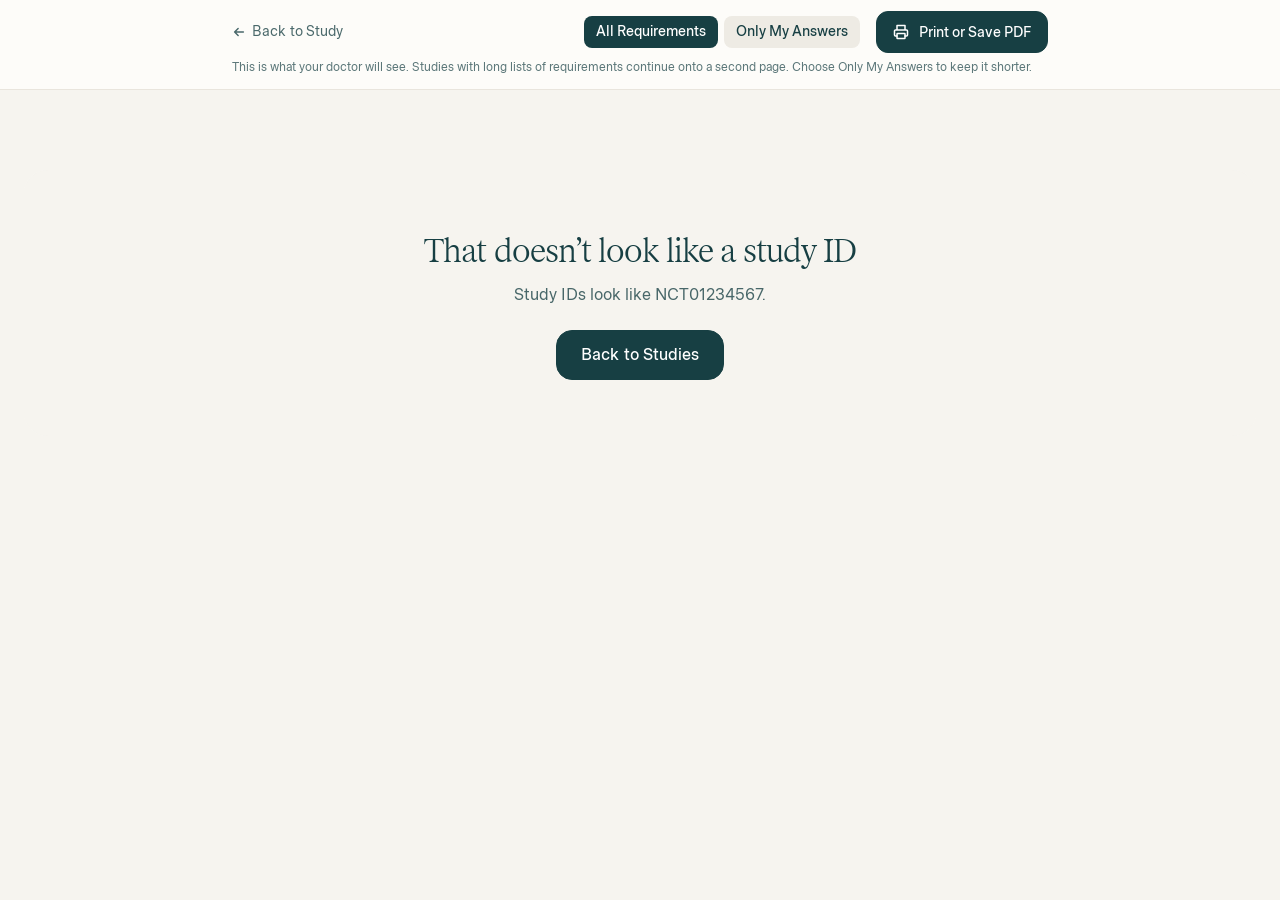
==== commit a60ecac3: "Add files via upload" ====
--- a/doctor.html
+++ b/doctor.html
@@ -38,22 +38,6 @@
   $('#backLink').href = `study.html?id=${encodeURIComponent(id)}`;
   const answers = (() => { try { return JSON.parse(localStorage.getItem(`northstar:check:${id}`)) ?? {}; } catch { return {}; } })();
   const profile = (() => { try { return JSON.parse(localStorage.getItem('northstar:me')) ?? {}; } catch { return {}; } })();
-  const search = loadSearch();
-  const me = search.lat !== '' && search.lat != null ? { lat: +search.lat, lon: +search.lon } : null;
-
-  // Clinician-facing wording: keep the registry's terms instead of the plain-language versions.
-  const ANSWER = {
-    i: { y: 'Meets', n: 'Does not meet', u: 'Unsure' },
-    o: { y: 'Applies', n: 'Does not apply', u: 'Unsure' },
-  };
-  const TONE = { fit: 'go', block: 'stop', unsure: 'soon' };
-  const ARM_TYPE = {
-    EXPERIMENTAL: 'Experimental', ACTIVE_COMPARATOR: 'Active comparator', PLACEBO_COMPARATOR: 'Placebo comparator',
-    SHAM_COMPARATOR: 'Sham comparator', NO_INTERVENTION: 'No intervention', OTHER: 'Other',
-  };
-  const words = s => s ? s.toLowerCase().replace(/_/g, ' ') : '';
-  const cap = s => s ? s[0].toUpperCase() + s.slice(1) : '';
-  const blank = v => v ? esc(v) : '<span class="blank" aria-label="Not provided"></span>';
 
   async function load() {
     if (!/^NCT\d{8}$/.test(id)) return fail('That doesn’t look like a study ID', 'Study IDs look like NCT01234567.');
@@ -68,145 +52,9 @@
   }
 
   function render(d, version) {
-    const p = d.protocolSection;
-    const idm = p.identificationModule, st = p.statusModule ?? {}, des = p.designModule ?? {};
-    const info = des.designInfo ?? {}, elig = p.eligibilityModule ?? {}, cl = p.contactsLocationsModule ?? {};
-    const arms = p.armsInterventionsModule?.armGroups ?? [];
-    const outcomes = p.outcomesModule?.primaryOutcomes ?? [];
-    const crit = parseCriteria(elig.eligibilityCriteria);
-    const today = new Date().toLocaleDateString('en-US', { month: 'long', day: 'numeric', year: 'numeric' });
-    document.title = `Northstar Study Brief, ${idm.nctId}${profile.name ? `, ${profile.name}` : ''}`;
-
-    // Design, in registry terms
-    const masking = info.maskingInfo?.masking;
-    const who = (info.maskingInfo?.whoMasked ?? []).map(words);
-    const design = [
-      info.allocation && info.allocation !== 'NA' ? words(info.allocation).replace('non randomized', 'non-randomized') : '',
-      info.interventionModel ? `${words(info.interventionModel)} assignment` : '',
-      masking ? (masking === 'NONE' ? 'open label' : `${words(masking)}-blind${who.length ? ` (${who.join(', ')})` : ''}`) : '',
-      info.primaryPurpose ? `${words(info.primaryPurpose)} purpose` : '',
-    ].filter(Boolean).join(', ');
-    const phases = (des.phases ?? []).map(x => PHASE[x]?.short).filter(Boolean).join(', ');
-
-    // Every answerable requirement, with the patient's answer
-    const rows = crit ? [['i', crit.in], ['o', crit.out]].map(([side, items]) => ({
-      side,
-      items: items.map((c, n) => ({ ...c, side, key: side + n, a: c.head ? '' : answers[side + n] ?? '' })),
-    })) : [];
-    const answerable = rows.flatMap(r => r.items.filter(c => !c.head));
-    const answered = answerable.filter(c => c.a);
-    const flagged = answered.filter(c => ['block', 'unsure'].includes(rowState(c.key, c.a)));
-
-    // Sites: nearest open site to the patient, plus the study-wide contact
-    const sites = (cl.locations ?? []).filter(s => s.status === 'RECRUITING')
-      .map(s => ({ ...s, mi: me && s.geoPoint ? milesBetween(me, s.geoPoint) : null }))
-      .sort((a, b) => (a.mi ?? Infinity) - (b.mi ?? Infinity));
-    const nearest = me ? sites[0] : null;
-    const central = (cl.centralContacts ?? [])[0];
-    const contactLine = c => c ? [c.name, c.phone && `${c.phone}${c.phoneExt ? ` ext. ${c.phoneExt}` : ''}`, c.email].filter(Boolean).map(esc).join('<br>') : '';
-
-    const answerTag = c => {
-      if (c.head) return '';
-      if (!c.a) return '<span class="ans-none">Not answered</span>';
-      return `<span class="tag tag-${TONE[rowState(c.key, c.a)]}">${ANSWER[c.side][c.a]}</span>`;
-    };
-
-    $('#page').innerHTML = `
-      <article class="sheet">
-        <header class="sh-head">
-          <div class="sh-brand">
-            <span class="brand-mark">${I.mark}</span>
-            <div><b>Clinical Study Brief</b><span>Prepared by the patient with Northstar on ${esc(today)}</span></div>
-          </div>
-          <dl class="sh-patient">
-            <div><dt>Patient</dt><dd>${blank(profile.name)}</dd></div>
-            <div><dt>Age</dt><dd>${blank(profile.age)}</dd></div>
-            <div><dt>Lives in</dt><dd>${blank(profile.city || search.loc)}</dd></div>
-          </dl>
-        </header>
-
-        <section class="sh-study">
-          <div class="sh-ids">
-            <span class="mono">${esc(idm.nctId)}</span>
-            ${statusTag(st.overallStatus)}
-            ${phases ? `<span class="tag tag-slate">${esc(phases)}</span>` : ''}
-          </div>
-          <h1 class="display">${esc(idm.briefTitle)}</h1>
-          ${idm.officialTitle && idm.officialTitle !== idm.briefTitle ? `<p class="sh-official">${esc(idm.officialTitle)}</p>` : ''}
-          <dl class="sh-facts">
-            ${fact('Sponsor', esc(p.sponsorCollaboratorsModule?.leadSponsor?.name))}
-            ${fact('Conditions', esc((p.conditionsModule?.conditions ?? []).join(', ')))}
-            ${fact('Study type', esc(cap(words(des.studyType))))}
-            ${fact('Design', esc(cap(design)))}
-            ${fact('Enrollment', des.enrollmentInfo?.count ? `${fmtNum(des.enrollmentInfo.count)} ${des.enrollmentInfo.type === 'ESTIMATED' ? '(planned)' : '(actual)'}` : '')}
-            ${fact('Eligible', esc([ageRange(elig.minimumAge, elig.maximumAge), (SEX[elig.sex] ?? 'All sexes').toLowerCase(), elig.healthyVolunteers ? 'healthy volunteers accepted' : 'no healthy volunteers'].join(', ')))}
-            ${fact('Start', esc(fmtDate(st.startDateStruct?.date, true)))}
-            ${fact('Primary completion', esc(fmtDate(st.primaryCompletionDateStruct?.date, true) + (st.primaryCompletionDateStruct?.type === 'ESTIMATED' ? ' (est.)' : '')))}
-          </dl>
-        </section>
-
-        <section class="sh-flag ${flagged.length ? '' : 'is-empty'}">
-          <h2>For Discussion</h2>
-          ${!answered.length ? '<p>The patient hasn’t gone through the eligibility checklist yet. The full list of requirements is below.</p>'
-            : flagged.length ? `<p>The patient marked these as unsure or possibly disqualifying:</p>
-              <ul>${flagged.map(c => `<li>${answerTag(c)}<span><small>${c.side === 'i' ? 'Inclusion' : 'Exclusion'}</small>${esc(c.text)}</span></li>`).join('')}</ul>`
-            : `<p>Nothing flagged. The patient’s ${plural(answered.length, 'answer')} all point toward eligibility.</p>`}
-        </section>
-
-        ${arms.length ? `
-          <section class="sh-sec">
-            <h2>Arms and Interventions</h2>
-            <table class="sh-table">
-              <thead><tr><th>Arm</th><th>Type</th><th>Intervention</th></tr></thead>
-              <tbody>${arms.map(a => `<tr><td>${esc(a.label)}</td><td>${esc(ARM_TYPE[a.type] ?? '')}</td><td>${esc((a.interventionNames ?? []).join('; '))}</td></tr>`).join('')}</tbody>
-            </table>
-          </section>` : ''}
-
-        ${outcomes.length ? `
-          <section class="sh-sec">
-            <h2>Primary ${outcomes.length === 1 ? 'Outcome' : 'Outcomes'}</h2>
-            <ul class="sh-outcomes">${outcomes.slice(0, 3).map(o => `<li><span>${esc(unescapeMd(o.measure))}</span>${o.timeFrame ? `<small>${esc(o.timeFrame)}</small>` : ''}</li>`).join('')}</ul>
-          </section>` : ''}
-
-        <section class="sh-sec">
-          <h2>Eligibility, With the Patient’s Answers</h2>
-          <p class="sh-note">${crit ? `Answered ${fmtNum(answered.length)} of ${fmtNum(answerable.length)}. These are self-reported and are not a screening determination. The study team confirms eligibility at screening.` : 'The criteria couldn’t be split into a list, so they appear as written.'}</p>
-          ${crit ? rows.map(r => `
-            <h3>${r.side === 'i' ? 'Inclusion criteria' : 'Exclusion criteria'}</h3>
-            <table class="sh-table sh-crit">
-              <tbody>${r.items.map(c => `<tr class="${c.head ? 'head' : ''} ${c.sub ? 'sub' : ''} ${c.a ? 'has-a' : 'no-a'}"><td>${esc(c.text)}</td><td>${answerTag(c)}</td></tr>`).join('')}</tbody>
-            </table>`).join('')
-            : `<div class="sh-raw">${esc(unescapeMd(elig.eligibilityCriteria ?? 'No eligibility criteria were provided.'))}</div>`}
-        </section>
-
-        <section class="sh-bottom">
-          <div>
-            <h2>Contacts</h2>
-            ${nearest ? `<div class="sh-contact"><small>Nearest open site${nearest.mi != null ? `, ${esc(fmtMiles(nearest.mi))}` : ''}</small><b>${esc(nearest.facility ?? 'Study site')}</b>${esc([nearest.city, STATE_ABBR[nearest.state] ?? nearest.state].filter(Boolean).join(', '))}${(nearest.contacts ?? [])[0] ? `<br>${contactLine(nearest.contacts[0])}` : ''}</div>` : ''}
-            ${central ? `<div class="sh-contact"><small>Central contact</small>${contactLine(central)}</div>` : ''}
-            ${!nearest && !central ? '<p class="sh-note">No contact is listed on the record.</p>' : ''}
-          </div>
-          <div>
-            <h2>Full Record</h2>
-            <div class="sh-lookup">
-              <span>clinicaltrials.gov/study/</span>
-              <span class="mono">${esc(idm.nctId)}</span>
-              <small>Last updated on the registry ${esc(fmtDate(st.lastUpdatePostDateStruct?.date, true))}</small>
-            </div>
-          </div>
-          <div class="sh-notes">
-            <h2>Clinician Notes</h2>
-            <div class="lines"><i></i><i></i><i></i><i></i></div>
-          </div>
-        </section>
-
-        <footer class="sh-foot">
-          Prepared with Northstar, an independent design concept not affiliated with the National Library of Medicine, NIH, or the study sponsor. Study details come from ClinicalTrials.gov${version?.dataTimestamp ? `, data as of ${esc(new Date(version.dataTimestamp).toLocaleDateString('en-US', { month: 'short', day: 'numeric', year: 'numeric' }))}` : ''}. Answers are the patient’s own and have not been reviewed.
-        </footer>
-      </article>`;
+    document.title = `Northstar Study Brief, ${d.protocolSection.identificationModule.nctId}${profile.name ? `, ${profile.name}` : ''}`;
+    $('#page').innerHTML = buildBrief(d, { answers, profile, search: loadSearch(), version });
   }
-
-  function fact(k, v) { return v ? `<div><dt>${k}</dt><dd>${v}</dd></div>` : ''; }
 
   $$('#viewToggle .chip').forEach(b => b.addEventListener('click', () => {
     $$('#viewToggle .chip').forEach(x => x.setAttribute('aria-pressed', String(x === b)));
--- a/assets/styles.css
+++ b/assets/styles.css
@@ -110,13 +110,36 @@
   display: grid; place-items: center;
 }
 .brand-mark svg { width: 20px; height: 20px; }
-.brand-word { font-family: var(--display); font-weight: 400; font-size: 23px; letter-spacing: -.03em; line-height: 1; }
-.site-nav { display: flex; gap: 28px; font-size: 15px; }
+.brand-word { font-family: var(--display); font-weight: 400; font-size: 22px; letter-spacing: -.03em; line-height: 1; }
+.site-nav { display: flex; gap: 28px; font-size: 16px; }
 .site-nav a { text-decoration: none; color: var(--forest-70); transition: color .2s; }
 .site-nav a:hover, .site-nav a[aria-current="page"] { color: var(--forest); }
-.header-note { margin-left: auto; font-size: 13px; color: var(--forest-70); display: flex; align-items: center; gap: 8px; }
+.header-note { margin-left: auto; font-size: 14px; color: var(--forest-70); display: flex; align-items: center; gap: 8px; }
 .live-dot { width: 8px; height: 8px; border-radius: 50%; background: var(--link); box-shadow: 0 0 0 3px rgba(20, 111, 106, .15); }
 @media (max-width: 760px) { .site-nav, .header-note { display: none; } }
+
+/* Phone menu: a two-line button that opens an opaque panel under the header */
+.menu-btn { display: none; }
+.site-menu { display: none; }
+@media (max-width: 760px) {
+  .menu-btn {
+    all: unset; cursor: pointer; margin-left: auto;
+    width: 40px; height: 40px; border-radius: var(--r-xs);
+    display: grid; place-content: center; gap: 6px;
+  }
+  .menu-btn:focus-visible { outline: 2px solid var(--forest); outline-offset: 2px; }
+  .menu-btn i { display: block; width: 20px; height: 2px; border-radius: 2px; background: var(--forest); transition: transform .2s var(--ease); }
+  .menu-open .menu-btn i:first-child { transform: translateY(4px) rotate(45deg); }
+  .menu-open .menu-btn i:last-child { transform: translateY(-4px) rotate(-45deg); }
+  .site-menu:not([hidden]) {
+    display: grid; padding: 8px 24px 16px;
+    background: var(--light); border-top: 1px solid var(--border);
+  }
+  .site-menu a { padding: 12px 0; font-size: 18px; color: var(--forest-70); text-decoration: none; }
+  .site-menu a + a { border-top: 1px solid var(--border); }
+  .site-menu a[aria-current="page"] { color: var(--forest); font-weight: 500; }
+  .menu-open { background: var(--light); }
+}
 
 /* ---------- Buttons ---------- */
 .btn {
@@ -139,7 +162,7 @@
 .btn-sm { padding: 12px 1rem; font-size: 14px; border-radius: var(--r-sm); }
 .btn-link {
   background: none; border: 0; padding: 0; cursor: pointer;
-  font-weight: 500; font-size: 15px; color: var(--link);
+  font-weight: 500; font-size: 16px; color: var(--link);
   display: inline-flex; align-items: center; gap: 6px; text-decoration: none;
 }
 .btn-link:hover { text-decoration: underline; text-underline-offset: 4px; }
@@ -150,7 +173,7 @@
   display: inline-flex; align-items: center; gap: 6px;
   padding: 6px 10px;
   border-radius: var(--r-xs);
-  font-size: 13px; font-weight: 500; line-height: 1.1;
+  font-size: 14px; font-weight: 500; line-height: 1.1;
   white-space: nowrap;
   background: var(--cream-2); color: var(--forest);
 }
@@ -183,7 +206,7 @@
   transition: opacity .15s, transform .15s var(--ease);
 }
 .tip.show { opacity: 1; transform: none; }
-.tip b { display: block; font-family: var(--display); font-weight: 400; font-size: 19px; letter-spacing: -.02em; color: var(--sage); margin-bottom: 2px; }
+.tip b { display: block; font-family: var(--display); font-weight: 400; font-size: 18px; letter-spacing: -.02em; color: var(--sage); margin-bottom: 2px; }
 
 /* ---------- Combobox (autocomplete + custom dropdown, always opens below) ---------- */
 .combo { position: relative; display: inline-block; }
@@ -196,7 +219,7 @@
   border-radius: var(--r);
   box-shadow: var(--shadow-pop);
   z-index: 60;
-  font-family: var(--sans); font-size: 15px; font-weight: 400; letter-spacing: 0; line-height: 1.3;
+  font-family: var(--sans); font-size: 16px; font-weight: 400; letter-spacing: 0; line-height: 1.3;
   color: var(--forest);
   display: none;
 }
@@ -206,14 +229,14 @@
   padding: 10px 12px; border-radius: var(--r-xs); cursor: pointer; white-space: nowrap;
   display: flex; align-items: center; justify-content: space-between; gap: 16px;
 }
-.combo-menu li small { color: var(--forest-50); font-size: 12.5px; }
+.combo-menu li small { color: var(--forest-50); font-size: 12px; }
 .combo-menu li[aria-selected="true"], .combo-menu li:hover { background: var(--cream); }
 .combo-menu li.check::after {
   content: ""; width: 12px; height: 12px; background: currentColor;
   -webkit-mask: url("data:image/svg+xml,%3Csvg xmlns='http://www.w3.org/2000/svg' viewBox='0 0 12 12'%3E%3Cpath d='M2 6.5l2.5 2.5L10 3.5' fill='none' stroke='black' stroke-width='1.8' stroke-linecap='round' stroke-linejoin='round'/%3E%3C/svg%3E") center / contain no-repeat;
           mask: url("data:image/svg+xml,%3Csvg xmlns='http://www.w3.org/2000/svg' viewBox='0 0 12 12'%3E%3Cpath d='M2 6.5l2.5 2.5L10 3.5' fill='none' stroke='black' stroke-width='1.8' stroke-linecap='round' stroke-linejoin='round'/%3E%3C/svg%3E") center / contain no-repeat;
 }
-.combo-menu .combo-note { cursor: default; color: var(--forest-50); font-size: 13px; }
+.combo-menu .combo-note { cursor: default; color: var(--forest-50); font-size: 14px; }
 .combo-menu .combo-note:hover { background: none; }
 
 /* ==========================================================================
@@ -232,6 +255,16 @@
 }
 .hero h1 .soft { color: var(--forest-30); margin-left: -.028em; } /* optical: the serif "i" starts .028em in from the T's crossbar; retune if the headline changes */
 .hero-lede { max-width: 560px; margin: 40px 0 0; font-size: 20px; line-height: 1.5; color: var(--forest-70); }
+/* Phones: a shorter hero so the search box starts on the first screen */
+@media (max-width: 640px) {
+  .hero { padding: 40px 0 48px; }
+  .hero h1 { font-size: 44px; line-height: 1.04; }
+  .hero h1 br { display: none; }
+  .hero h1 .soft { margin-left: 0; }
+  .hero h1 .soft::before { content: " "; }
+  .hero-lede { margin-top: 20px; font-size: 16px; }
+  .sentence { margin-top: 32px; padding-top: 24px; }
+}
 
 /* The sentence search */
 .sentence {
@@ -239,14 +272,11 @@
      left edge as the headline. It shrinks on narrow screens to stay 8px clear of the window. */
   --hang: clamp(16px, (100vw - 1240px) / 2 - 8px, 40px);
   margin: 72px calc(-1 * var(--hang)) 0; padding: 36px var(--hang) 28px;
-  background: var(--cream);
+  /* The corner glow is a background, not a clipped pseudo-element, so the card never needs
+     overflow: hidden and the autocomplete menu can hang below it. */
+  background: radial-gradient(circle 140px at calc(100% - 60px) 60px, var(--keylime), transparent 70%), var(--cream);
   border-radius: var(--r-lg);
-  position: relative; overflow: hidden;
-}
-.sentence::after {
-  content: ""; position: absolute; right: -80px; top: -80px; width: 280px; height: 280px; border-radius: 50%;
-  background: radial-gradient(circle, var(--keylime), transparent 70%);
-  pointer-events: none;
+  position: relative; z-index: 3;
 }
 .sentence-line {
   position: relative; z-index: 2; margin: 0; /* above .sentence-foot so open menus cover the hint row */
@@ -280,7 +310,7 @@
 .locate {
   all: unset; cursor: pointer;
   display: inline-flex; align-items: center; gap: 8px;
-  font-size: 14.5px; font-weight: 500; color: var(--link);
+  font-size: 14px; font-weight: 500; color: var(--link);
 }
 .locate:hover { text-decoration: underline; text-underline-offset: 4px; }
 .locate svg { width: 16px; height: 16px; }
@@ -293,7 +323,7 @@
           mask: linear-gradient(90deg, transparent, #000 8%, #000 92%, transparent);
 }
 .marquee-track { display: flex; gap: 12px; width: max-content; will-change: transform; } /* moved by drift() in index.html */
-.marquee .tag { font-size: 15px; padding: 12px 14px; text-decoration: none; transition: background .2s; }
+.marquee .tag { font-size: 16px; padding: 12px 14px; text-decoration: none; transition: background .2s; }
 .marquee .tag b { font-weight: 600; font-variant-numeric: tabular-nums; }
 .marquee .tag:nth-child(4n+1) { background: var(--keylime); }
 .marquee .tag:nth-child(4n+2) { background: var(--slate-2); }
@@ -307,7 +337,7 @@
 @media (max-width: 820px) { .stats-grid { grid-template-columns: 1fr; } }
 .stat { padding: 28px; border-radius: var(--r-lg); background: var(--cream); }
 .stat .n { font-family: var(--display); font-weight: 300; font-size: clamp(48px, 5.4vw, 76px); line-height: 1; letter-spacing: -.045em; font-variant-numeric: tabular-nums; }
-.stat .l { margin-top: 14px; font-size: 15px; color: var(--forest-70); max-width: 260px; }
+.stat .l { margin-top: 14px; font-size: 16px; color: var(--forest-70); max-width: 260px; }
 .stat:nth-child(2) { background: var(--keylime); }
 .stat:nth-child(3) { background: var(--slate-2); }
 
@@ -318,23 +348,23 @@
 .section-title { margin: 16px 0 0; font-size: clamp(38px, 4.6vw, 64px); line-height: 1.08; max-width: 900px; }
 .pair-grid { display: grid; grid-template-columns: 1fr 1fr; gap: 16px; margin-top: 44px; }
 @media (max-width: 820px) { .pair-grid { grid-template-columns: 1fr; } }
-.pair { padding: 32px; border-radius: var(--r-lg); border: 1px solid var(--border); }
+.pair { padding: 32px; border-radius: var(--r-lg); border: 1px solid var(--border); display: flex; flex-direction: column; }
 .pair.after { background: var(--forest); color: #fff; border-color: var(--forest); }
-.pair .lbl { font-size: 13px; font-weight: 500; color: var(--forest-50); }
+.pair .lbl { font-size: 14px; font-weight: 500; color: var(--forest-50); }
 .pair.after .lbl { color: var(--sage); }
 .pair h3 { margin: 12px 0 20px; font-family: var(--display); font-weight: 300; font-size: clamp(26px, 2.6vw, 34px); line-height: 1.2; letter-spacing: -.03em; }
-.pair ul { list-style: none; margin: 0; padding: 0; display: grid; gap: 12px; font-size: 15.5px; }
+.pair ul { list-style: none; margin: 0 0 24px; padding: 0; display: grid; gap: 12px; font-size: 16px; }
 .pair li { display: grid; grid-template-columns: 22px 1fr; gap: 10px; }
 .pair li svg { width: 18px; height: 18px; margin-top: 2px; }
 .pair.before li { color: var(--forest-70); }
 .pair.before li svg { color: var(--mauve); }
 .pair.after li svg { color: var(--sage); }
 .pair .mono-ex {
-  margin-top: 22px; padding: 14px 16px; border-radius: var(--r-sm);
-  font-family: var(--mono); font-size: 12.5px; line-height: 1.6;
+  margin-top: auto; padding: 14px 16px; border-radius: var(--r-sm);
+  font-family: var(--mono); font-size: 12px; line-height: 1.6;
   background: var(--cream); color: var(--forest-70);
 }
-.pair.after .mono-ex { background: rgba(255, 255, 255, .08); color: #fff; font-family: var(--sans); font-size: 15px; }
+.pair.after .mono-ex { background: rgba(255, 255, 255, .08); color: #fff; font-family: var(--sans); font-size: 16px; }
 
 /* Phases */
 .phases { padding: 96px 0; }
@@ -345,12 +375,12 @@
 .phase:nth-child(2) { background: var(--mint); }
 .phase:nth-child(3) { background: var(--sage); }
 .phase:nth-child(4) { background: var(--slate); }
-.phase-num { font-family: var(--mono); font-size: 12.5px; color: var(--forest-70); }
+.phase-num { font-family: var(--mono); font-size: 12px; color: var(--forest-70); }
 .phase h3 { margin: 12px 0 8px; font-family: var(--display); font-weight: 300; font-size: 30px; line-height: 1.1; letter-spacing: -.03em; }
-.phase p { margin: 0; font-size: 15px; color: var(--forest-70); }
+.phase p { margin: 0; font-size: 16px; color: var(--forest-70); }
 .phase-people { display: flex; gap: 4px; margin-top: auto; padding-top: 22px; flex-wrap: wrap; }
 .phase-people i { width: 6px; height: 6px; border-radius: 50%; background: var(--forest); opacity: .75; }
-.phase-size { margin-top: 10px; font-size: 13px; color: var(--forest-70); font-variant-numeric: tabular-nums; }
+.phase-size { margin-top: 10px; font-size: 14px; color: var(--forest-70); font-variant-numeric: tabular-nums; }
 
 /* Closing CTA */
 .closing { padding: 24px 0 96px; }
@@ -364,12 +394,12 @@
   background: radial-gradient(ellipse at 50% 100%, rgba(175, 213, 207, .28), transparent 60%);
 }
 .closing-card h2 { position: relative; margin: 0 auto; max-width: 760px; font-size: clamp(38px, 5vw, 68px); line-height: 1.05; }
-.closing-card p { position: relative; margin: 18px auto 30px; max-width: 480px; color: rgba(255, 255, 255, .7); font-size: 17px; }
+.closing-card p { position: relative; margin: 18px auto 30px; max-width: 480px; color: rgba(255, 255, 255, .7); font-size: 16px; }
 .closing-card .btn { position: relative; }
 @media (max-width: 560px) { .closing-card { padding: 56px 24px; } .closing-card h2 { font-size: 32px; } }
 
 /* ---------- Footer ---------- */
-.site-footer { border-top: 1px solid var(--border); padding: 40px 0 56px; font-size: 13.5px; color: var(--forest-70); background: var(--light); }
+.site-footer { border-top: 1px solid var(--border); padding: 40px 0 56px; font-size: 14px; color: var(--forest-70); background: var(--light); }
 .site-footer .wrap { display: grid; grid-template-columns: 1fr auto; gap: 24px 48px; align-items: start; }
 .site-footer p { margin: 10px 0 0; max-width: 640px; }
 .site-footer a { color: var(--forest); }
@@ -409,7 +439,7 @@
 .chip:hover { background: var(--mint); }
 .chip[aria-pressed="true"] { background: var(--forest); color: #fff; }
 .chip svg { width: 12px; height: 12px; }
-.chip-group-label { font-size: 13px; color: var(--forest-50); margin: 0 2px 0 10px; }
+.chip-group-label { font-size: 14px; color: var(--forest-50); margin: 0 2px 0 10px; }
 .chip-group-label:first-child { margin-left: 0; }
 .age-field {
   display: inline-flex; align-items: center; gap: 6px;
@@ -422,18 +452,49 @@
   padding: 4px 6px; text-align: center; font: inherit; font-weight: 600; color: var(--forest); outline: none;
 }
 .age-field input::-webkit-inner-spin-button { -webkit-appearance: none; }
-.divider-v { width: 1px; height: 20px; background: var(--border-2); margin: 0 6px; }
+.divider-v { width: 1px; height: 20px; background: var(--border-2); margin: 0 4px; }
+.filters-more { display: contents; } /* desktop: its chips sit in the main row */
+.filters-toggle, .map-toggle { display: none; }
+.filters-toggle .n {
+  min-width: 20px; height: 20px; padding: 0 6px; border-radius: 10px;
+  display: inline-grid; place-items: center; background: var(--forest); color: #fff; font-size: 12px;
+}
+.filters-toggle .n[hidden] { display: none; }
+.filters-toggle[aria-expanded="true"] svg { transform: rotate(180deg); }
+.combo-menu li small { margin-left: 4px; }
+.combo-menu .combo-clear { color: var(--link); border-top: 1px solid var(--border); border-radius: 0 0 var(--r-xs) var(--r-xs); margin-top: 4px; }
+.count-tools { display: flex; gap: 8px; flex-shrink: 0; }
+.map-toggle svg { width: 14px; height: 14px; }
+
+@media (max-width: 760px) {
+  .query-bar .wrap { padding: 20px 0 16px; }
+  .filters { margin-top: 12px; }
+  .filters-toggle { display: inline-flex; }
+  .filters-more { display: none; }
+  .filters.open .filters-more { display: flex; flex-wrap: wrap; align-items: center; gap: 8px; width: 100%; padding-top: 8px; }
+  .filters-more .divider-v { display: none; }
+  .filters-more .chip-group-label { flex-basis: 100%; margin: 4px 0 0; }
+  .map-toggle { display: inline-flex; }
+  .count-line { flex-wrap: wrap; align-items: center; }
+  .count-line h1 { font-size: 26px; flex-basis: 100%; }
+  .study-card { padding: 20px; }
+  .study-card h2 { font-size: 22px; }
+}
 
 .results-layout { display: grid; grid-template-columns: minmax(0, 1fr) minmax(0, .82fr); gap: 28px; padding: 28px 0 80px; }
 @media (max-width: 1000px) {
-  .results-layout { grid-template-columns: 1fr; }
+  .results-layout { grid-template-columns: 1fr; padding-top: 20px; }
   .map-col { order: -1; }
   .map-sticky { position: relative !important; top: 0 !important; height: 320px !important; }
+}
+@media (max-width: 760px) {
+  .map-col { display: none; order: 0; }
+  .show-map .map-col { display: block; order: -1; }
 }
 .count-line { display: flex; align-items: baseline; justify-content: space-between; gap: 16px; margin-bottom: 18px; }
 .count-line h1 { margin: 0; font-family: var(--display); font-weight: 300; font-size: 32px; letter-spacing: -.035em; line-height: 1.2; }
 .count-line h1 .num { font-variant-numeric: proportional-nums; } /* tabular figures leave a gap after the serif's narrow 1 */
-.count-line .muted { font-size: 13.5px; }
+.count-line .muted { font-size: 14px; }
 
 .study-list { list-style: none; margin: 0; padding: 0; display: grid; gap: 12px; }
 .study-card {
@@ -449,15 +510,21 @@
 }
 .study-card:hover, .study-card.hot { border-color: var(--border-2); box-shadow: var(--shadow-card); transform: translateY(-2px); }
 .study-card.hot { background: #FAFCFB; box-shadow: var(--shadow-card), inset 0 0 0 1.5px var(--sage); }
+.study-card.seen { animation: none; }
+.study-card { scroll-margin-top: 88px; }
+.tier-divider { padding: 28px 4px 8px; }
+.tier-divider h2 { margin: 0; font-family: var(--display); font-weight: 300; font-size: 26px; line-height: 1.2; letter-spacing: -.03em; }
+.tier-divider p { margin: 6px 0 0; max-width: 600px; font-size: 14px; color: var(--forest-70); }
 .card-top { display: flex; align-items: center; flex-wrap: wrap; gap: 6px; }
 .card-top .nct { margin-left: auto; font-family: var(--mono); font-size: 12px; color: var(--forest-50); }
 .study-card h2 {
   margin: 14px 0 6px; font-family: var(--display); font-weight: 300;
-  font-size: 25px; line-height: 1.18; letter-spacing: -.03em; text-wrap: pretty;
+  font-size: 24px; line-height: 1.2; letter-spacing: -.03em; text-wrap: pretty;
+  display: -webkit-box; -webkit-line-clamp: 3; -webkit-box-orient: vertical; overflow: hidden;
 }
 .card-sponsor { font-size: 14px; color: var(--forest-70); margin: 0; }
 .card-summary {
-  margin: 10px 0 0; font-size: 15px; color: var(--forest-70);
+  margin: 10px 0 0; font-size: 16px; color: var(--forest-70);
   display: -webkit-box; -webkit-line-clamp: 2; -webkit-box-orient: vertical; overflow: hidden;
 }
 .card-facts {
@@ -465,7 +532,7 @@
   margin-top: 18px; padding-top: 16px; border-top: 1px solid var(--border);
   font-size: 14px; color: var(--forest-70);
 }
-.card-facts span { display: inline-flex; align-items: center; gap: 8px; }
+.card-facts > span { display: inline-flex; align-items: center; gap: 8px; }
 .card-facts svg { width: 16px; height: 16px; color: var(--forest-50); flex-shrink: 0; }
 .card-facts b { font-weight: 500; color: var(--forest); }
 
@@ -480,7 +547,7 @@
   display: flex; gap: 14px; align-items: center;
   padding: 8px 12px; border-radius: var(--r-xs);
   background: rgba(253, 252, 249, .96); border: 1px solid var(--border);
-  font-size: 12.5px; color: var(--forest-70);
+  font-size: 12px; color: var(--forest-70);
 }
 .map-legend i { display: inline-block; width: 8px; height: 8px; border-radius: 50%; margin-right: 6px; vertical-align: -1px; }
 
@@ -490,8 +557,8 @@
 .leaflet-control-zoom { border: 1px solid var(--border-2) !important; border-radius: var(--r-sm) !important; overflow: hidden; }
 .leaflet-control-zoom a { color: var(--forest) !important; }
 .leaflet-popup-content-wrapper { border-radius: var(--r-sm); box-shadow: var(--shadow-pop); color: var(--forest); }
-.leaflet-popup-content { margin: 12px 14px; font-size: 13px; line-height: 1.45; }
-.leaflet-popup-content b { font-family: var(--display); font-weight: 400; font-size: 17px; letter-spacing: -.02em; display: block; margin-bottom: 2px; }
+.leaflet-popup-content { margin: 12px 14px; font-size: 14px; line-height: 1.45; }
+.leaflet-popup-content b { font-family: var(--display); font-weight: 400; font-size: 16px; letter-spacing: -.02em; display: block; margin-bottom: 2px; }
 .leaflet-popup-content a { color: var(--link); }
 .pin {
   width: 14px; height: 14px; border-radius: 50%;
@@ -528,151 +595,291 @@
 .study-hero { padding: 28px 0 48px; border-bottom: 1px solid var(--border); }
 .study-hero-grid { display: grid; grid-template-columns: minmax(0, 1fr) 360px; gap: 56px; align-items: start; }
 @media (max-width: 980px) { .study-hero-grid { grid-template-columns: 1fr; gap: 32px; } }
-.study-hero h1 { margin: 18px 0 0; font-size: clamp(38px, 4.6vw, 62px); line-height: 1.04; text-wrap: balance; }
-.official { margin: 18px 0 0; font-size: 15px; color: var(--forest-70); max-width: 720px; }
-.hero-meta { display: flex; flex-wrap: wrap; gap: 8px 28px; margin-top: 24px; font-size: 14.5px; color: var(--forest-70); }
+.study-hero h1 { margin: 16px 0 0; font-size: clamp(38px, 4.6vw, 62px); line-height: 1.04; text-wrap: balance; }
+.study-hero h1.t-mid  { font-size: clamp(32px, 3.6vw, 48px); line-height: 1.08; }
+.study-hero h1.t-long { font-size: clamp(28px, 2.8vw, 38px); line-height: 1.12; }
+.official { margin: 16px 0 0; font-size: 14px; color: var(--forest-70); max-width: 720px; }
+.official summary { list-style: none; cursor: pointer; display: inline-flex; align-items: center; gap: 6px; font-weight: 500; color: var(--link); }
+.official summary::-webkit-details-marker { display: none; }
+.official summary svg { width: 12px; height: 12px; transition: transform .2s var(--ease); }
+.official[open] summary svg { transform: rotate(180deg); }
+.official p { margin: 8px 0 0; }
+.hero-meta { display: flex; flex-wrap: wrap; gap: 8px 28px; margin-top: 24px; font-size: 14px; color: var(--forest-70); }
 .hero-meta span b { font-weight: 500; color: var(--forest); }
-.hero-meta .mono { font-size: 13px; }
+.hero-meta .btn-link { font-size: inherit; }
+.cond-list { margin: 12px 0 0; max-width: 720px; font-size: 14px; color: var(--forest-70); }
+.cond-list b { font-weight: 500; color: var(--forest); }
+.hero-meta .mono { font-size: 14px; }
 
 .contact-card { padding: 26px; background: var(--forest); color: #fff; border-radius: var(--r-lg); }
 .contact-card h2 { margin: 0; font-family: var(--display); font-weight: 300; font-size: 30px; line-height: 1.1; letter-spacing: -.03em; }
-.contact-card > p { margin: 8px 0 18px; font-size: 14.5px; color: rgba(255, 255, 255, .7); }
-.contact-person { padding: 14px 0; border-top: 1px solid rgba(255, 255, 255, .12); font-size: 14.5px; }
+.contact-card > p { margin: 8px 0 18px; font-size: 14px; color: rgba(255, 255, 255, .7); }
+.contact-person { padding: 14px 0; border-top: 1px solid rgba(255, 255, 255, .12); font-size: 14px; }
 .contact-person strong { display: block; font-weight: 500; margin-bottom: 4px; }
 .contact-person a { color: var(--sage); text-decoration: none; display: flex; align-items: center; gap: 8px; margin-top: 4px; word-break: break-all; }
 .contact-person a:hover { text-decoration: underline; }
 .contact-person svg { width: 12px; height: 12px; flex-shrink: 0; }
 .contact-card .btn { width: 100%; margin-top: 16px; }
-.contact-card .official-link { display: flex; align-items: center; justify-content: center; gap: 6px; margin-top: 14px; font-size: 13.5px; color: rgba(255, 255, 255, .7); text-decoration: none; }
+.contact-card .official-link { display: flex; align-items: center; justify-content: center; gap: 6px; margin-top: 14px; font-size: 14px; color: rgba(255, 255, 255, .7); text-decoration: none; }
 .contact-card .official-link:hover { color: #fff; }
 .contact-card .official-link svg { width: 12px; height: 12px; }
 
 .study-body { display: grid; grid-template-columns: 200px minmax(0, 1fr); gap: 64px; padding: 48px 0 96px; }
-@media (max-width: 980px) { .study-body { grid-template-columns: 1fr; } .toc { display: none; } }
+@media (max-width: 980px) {
+  /* The side TOC becomes a scrolling section bar pinned under the header */
+  .study-body { grid-template-columns: 1fr; gap: 24px; padding-top: 0; }
+  .study-body .toc {
+    top: 68px; z-index: 40; margin: 0 calc(50% - 50vw); padding: 8px max(16px, calc(50vw - 50%));
+    background: var(--light); border-bottom: 1px solid var(--border);
+    overflow-x: auto; scrollbar-width: none;
+  }
+  .study-body .toc::-webkit-scrollbar { display: none; }
+  .study-body .toc ol { display: flex; gap: 4px; width: max-content; }
+  .study-body .toc a { white-space: nowrap; padding: 8px 12px; }
+  .study-hero h1.t-mid, .study-hero h1.t-long { font-size: 30px; }
+  .study-body .sec { scroll-margin-top: 136px; }
+}
 .toc { position: sticky; top: 100px; align-self: start; }
 .toc ol { list-style: none; margin: 0; padding: 0; display: grid; gap: 2px; }
 .toc a {
   display: block; padding: 8px 12px; border-radius: var(--r-xs);
-  font-size: 14.5px; color: var(--forest-70); text-decoration: none;
+  font-size: 14px; color: var(--forest-70); text-decoration: none;
   transition: color .2s, background .2s;
 }
 .toc a:hover { color: var(--forest); background: var(--cream); }
 .toc a.on { color: var(--forest); background: var(--keylime); font-weight: 500; }
 
-.sec { padding-bottom: 64px; margin-bottom: 64px; border-bottom: 1px solid var(--border); scroll-margin-top: 96px; }
+.sec { padding-bottom: 56px; margin-bottom: 56px; border-bottom: 1px solid var(--border); scroll-margin-top: 96px; }
 .sec:last-child { border-bottom: 0; margin-bottom: 0; }
-.sec h2 { margin: 14px 0 24px; font-family: var(--display); font-weight: 300; font-size: clamp(34px, 3.6vw, 50px); line-height: 1.05; letter-spacing: -.035em; }
+.sec h2 { margin: 0 0 24px; font-family: var(--display); font-weight: 300; font-size: clamp(30px, 3vw, 40px); line-height: 1.08; letter-spacing: -.035em; }
 .sec h3 { margin: 0 0 10px; font-family: var(--display); font-weight: 300; font-size: 26px; line-height: 1.2; letter-spacing: -.03em; }
-.prose { font-size: 17px; line-height: 1.7; color: var(--forest-70); max-width: 740px; }
+.prose { font-size: 16px; line-height: 1.7; color: var(--forest-70); max-width: 740px; }
 .prose p { margin: 0 0 14px; }
-.prose p:first-child { font-size: 21px; line-height: 1.55; color: var(--forest); }
+.prose p:first-child { font-size: 20px; line-height: 1.55; color: var(--forest); }
 
 .glance { display: grid; grid-template-columns: repeat(auto-fit, minmax(170px, 1fr)); gap: 12px; margin-top: 36px; }
-.glance-tile { padding: 20px 20px 18px; border-radius: var(--r-lg); background: var(--cream); }
-.glance-tile:nth-child(4n+1) { background: var(--keylime); }
-.glance-tile:nth-child(4n+2) { background: var(--cream); }
-.glance-tile:nth-child(4n+3) { background: var(--slate-2); }
-.glance-tile:nth-child(4n+4) { background: var(--cream-2); }
-.glance-tile .k { font-size: 13px; color: var(--forest-70); display: flex; align-items: center; gap: 8px; }
+/* One neutral fill: on study pages, color is saved for status */
+.glance-tile { min-width: 0; padding: 20px 20px 20px; border-radius: var(--r-lg); background: var(--cream); }
+.glance-tile .k { font-size: 14px; color: var(--forest-70); display: flex; align-items: center; gap: 8px; }
 .glance-tile .k svg { width: 14px; height: 14px; }
-.glance-tile .v { margin-top: 10px; font-family: var(--display); font-weight: 300; font-size: 27px; line-height: 1.12; letter-spacing: -.03em; }
-.glance-tile .s { margin-top: 6px; font-size: 13.5px; color: var(--forest-70); }
+.glance-tile .v {
+  margin-top: 10px; font-family: var(--display); font-weight: 300; font-size: 28px; line-height: 1.12; letter-spacing: -.03em;
+  overflow-wrap: anywhere; display: -webkit-box; -webkit-line-clamp: 2; -webkit-box-orient: vertical; overflow: hidden;
+}
+.glance-tile .v.long { font-size: 20px; line-height: 1.2; }
+@media (max-width: 640px) { .glance-tile .v { font-size: 24px; } .glance-tile .v.long { font-size: 18px; } }
+.glance-tile .s { margin-top: 6px; font-size: 14px; color: var(--forest-70); }
 
 /* Eligibility */
 .basics { display: flex; flex-wrap: wrap; gap: 10px; margin: 0 0 28px; }
-.basic { display: inline-flex; align-items: center; gap: 12px; padding: 12px 18px 12px 12px; background: var(--cream); border-radius: var(--r); font-size: 15px; }
+.basic { display: inline-flex; align-items: center; gap: 12px; padding: 12px 18px 12px 12px; background: var(--cream); border-radius: var(--r); font-size: 16px; }
 .basic .ic { width: 32px; height: 32px; border-radius: 8px; display: grid; place-items: center; background: var(--light); }
 .basic .ic svg { width: 16px; height: 16px; }
 .basic small { display: block; font-size: 12px; color: var(--forest-50); line-height: 1.2; }
 .basic b { font-weight: 500; line-height: 1.25; }
 
-.elig-cols { display: grid; grid-template-columns: 1fr 1fr; gap: 16px; }
-@media (max-width: 860px) { .elig-cols { grid-template-columns: 1fr; } }
+/* Raw criteria fallback, when the record can't be split into a checklist */
 .elig-col { border: 1px solid var(--border); border-radius: var(--r-lg); overflow: hidden; background: var(--light); }
-.elig-col header { display: flex; align-items: center; gap: 12px; padding: 18px 22px; }
-.elig-col.in header { background: var(--keylime); }
-.elig-col.out header { background: var(--blush); }
-.elig-col header .mark { width: 30px; height: 30px; border-radius: 8px; display: grid; place-items: center; flex-shrink: 0; background: var(--light); }
-.elig-col header .mark svg { width: 16px; height: 16px; }
-.elig-col.in header .mark { color: var(--go); }
-.elig-col.out header .mark { color: var(--stop); }
-.elig-col header h3 { margin: 0; font-size: 23px; }
-.elig-col header .count { margin-left: auto; font-size: 13px; color: var(--forest-70); font-variant-numeric: tabular-nums; }
-.crit { list-style: none; margin: 0; padding: 4px 0; }
+.elig-raw { white-space: pre-wrap; padding: 24px; font-size: 16px; color: var(--forest-70); }
+
+/* Checklist: one column, requirements first, then what rules you out */
+.crit-group header {
+  display: flex; align-items: flex-end; justify-content: space-between; gap: 16px;
+  padding-bottom: 12px; border-bottom: 1px solid var(--border-2);
+}
+.crit-group h3 { margin: 0; font-size: 24px; }
+.crit-group header p { margin: 4px 0 0; font-size: 14px; color: var(--forest-50); max-width: 560px; }
+.crit-count { flex-shrink: 0; font-size: 14px; color: var(--forest-50); font-variant-numeric: tabular-nums; white-space: nowrap; }
+.crit-none { margin: 16px 0 0; }
+
+.crit { list-style: none; margin: 0; padding: 0; }
 .crit li {
-  display: grid; gap: 10px;
-  padding: 12px 22px; font-size: 15px; line-height: 1.55; color: var(--forest-70);
-  transition: background .15s;
+  display: grid; grid-template-columns: 16px minmax(0, 1fr) auto; column-gap: 16px; align-items: start;
+  padding: 16px 0; font-size: 16px; line-height: 1.5; color: var(--forest-70);
 }
 .crit li + li { border-top: 1px solid var(--border); }
-.crit li.sub { padding-left: 40px; font-size: 14.5px; }
-.crit li.head { font-weight: 500; color: var(--forest); }
-.elig-raw { white-space: pre-wrap; padding: 22px; font-size: 15px; color: var(--forest-70); }
-
-/* Answer buttons on each requirement */
-.ans { display: inline-flex; gap: 4px; justify-self: start; }
+.crit li .txt { max-width: 68ch; }
+.crit li.sub { padding-left: 32px; font-size: 14px; }
+.crit li.head { color: var(--forest); font-weight: 500; padding: 24px 0 0; }
+.crit li.head + li { border-top: 0; padding-top: 8px; }
+.crit li.head + li.head { padding-top: 4px; }
+.crit li:first-child.head { padding-top: 16px; }
+
+/* Status dot: an empty ring until answered, then the answer's color */
+.crit li .dot { width: 8px; height: 8px; margin: 8px 0 0 4px; border-radius: 50%; box-shadow: inset 0 0 0 1.5px var(--forest-30); transition: background .15s, box-shadow .15s; }
+.crit li.head .dot { visibility: hidden; }
+.crit li.is-fit    .dot { background: var(--go);   box-shadow: none; }
+.crit li.is-block  .dot { background: var(--stop); box-shadow: none; }
+.crit li.is-unsure .dot { background: var(--soon); box-shadow: none; }
+.crit li.is-block .txt { color: var(--forest); }
+
+/* Answer control: one segmented track per row */
+.ans { display: inline-flex; padding: 2px; border-radius: 10px; background: var(--cream); margin-top: -4px; }
 .ans button {
-  all: unset; cursor: pointer;
-  padding: 8px 12px; border-radius: 8px; /* 32px tall, easier to tap */
-  font-size: 13px; font-weight: 500; line-height: 16px; color: var(--forest-70);
-  background: var(--cream); transition: background .15s, color .15s;
-}
-.ans button:hover { background: var(--cream-2); color: var(--forest); }
-.ans button:focus-visible { outline: 2px solid var(--forest); outline-offset: 2px; }
-.crit li.is-fit    { background: #F7FBFA; }
-.crit li.is-block  { background: #FCF7F4; }
-.crit li.is-unsure { background: #F6F9FB; }
-.crit li.is-fit    .ans [aria-pressed="true"] { background: var(--go-bg); color: var(--go); }
-.crit li.is-block  .ans [aria-pressed="true"] { background: var(--stop-bg); color: var(--stop); }
-.crit li.is-unsure .ans [aria-pressed="true"] { background: var(--slate-2); color: var(--soon); }
-
-/* Live summary, pinned to the bottom of the screen while you answer */
-.fit {
-  position: sticky; bottom: 16px; z-index: 5;
-  margin-top: 20px; padding: 16px 16px 16px 22px;
-  display: grid; grid-template-columns: 1fr auto; gap: 14px 20px; align-items: center;
-  background: var(--light); border: 1px solid var(--border); border-radius: var(--r-lg);
-  box-shadow: var(--shadow-pop);
-}
-.fit-bar { grid-column: 1 / -1; display: flex; height: 6px; border-radius: 6px; background: var(--cream-2); overflow: hidden; }
+  all: unset; cursor: pointer; text-align: center; min-width: 44px;
+  padding: 6px 12px; border-radius: 8px; /* 32px tall with the track */
+  font-size: 14px; font-weight: 500; line-height: 16px; color: var(--forest-50);
+  transition: background .15s, color .15s, box-shadow .15s;
+}
+.ans button:hover { color: var(--forest); }
+.ans button:focus-visible { outline: 2px solid var(--forest); outline-offset: 0; }
+.ans [aria-pressed="true"] { background: var(--light); color: var(--forest); box-shadow: 0 1px 2px rgba(23, 63, 67, .12); }
+.crit li.is-fit    .ans [aria-pressed="true"] { color: var(--go); }
+.crit li.is-block  .ans [aria-pressed="true"] { color: var(--stop); }
+.crit li.is-unsure .ans [aria-pressed="true"] { color: var(--soon); }
+@media (max-width: 720px) {
+  .crit li { grid-template-columns: 16px minmax(0, 1fr); row-gap: 12px; }
+  .ans { grid-column: 2; justify-self: start; margin-top: 0; }
+}
+
+/* Summary card on the study page */
+.check-card {
+  display: grid; grid-template-columns: minmax(0, 1fr) auto; gap: 20px 32px; align-items: center;
+  padding: 24px; border-radius: var(--r-lg); background: var(--cream);
+}
+.check-card h3 { margin: 0; font-size: 26px; }
+.check-card[data-tone="block"] h3 { color: var(--stop); }
+.check-card-main p { margin: 6px 0 0; max-width: 560px; font-size: 16px; color: var(--forest-70); }
+.check-card .fit-bar { margin-top: 16px; max-width: 420px; }
+.check-card[data-state="new"] .fit-bar { display: none; }
+.check-card .check-meta { margin-top: 12px; font-size: 14px; color: var(--forest-50); }
+.check-card-actions { display: grid; gap: 8px; justify-items: stretch; min-width: 240px; }
+.check-card-actions .btn-link { justify-self: center; margin-top: 4px; }
+.check-card-actions [hidden] { display: none; }
+@media (max-width: 720px) { .check-card { grid-template-columns: 1fr; } .check-card-actions { min-width: 0; } }
+
+/* The check itself: a drawer from the right, a full sheet on phones */
+.drawer-root { position: fixed; inset: 0; z-index: 800; }
+.drawer-root[hidden] { display: none; }
+html.drawer-open { overflow: hidden; }
+/* Scrim, matching ChatKit's modal scrim: neutral dark gray with a slight blur. Shared by the drawer and the doctor modal. */
+.drawer-backdrop, .brief-backdrop { position: absolute; inset: 0; background: rgba(28, 28, 30, .32); backdrop-filter: blur(6px); -webkit-backdrop-filter: blur(6px); opacity: 0; transition: opacity .24s var(--ease); }
+/* With the doctor modal on top, one scrim is enough */
+html:has(.brief-root:not([hidden])) .drawer-backdrop { opacity: 0; }
+.drawer {
+  position: absolute; top: 0; right: 0; bottom: 0; width: min(600px, 100vw);
+  display: grid; grid-template-rows: auto minmax(0, 1fr) auto;
+  background: var(--light); box-shadow: var(--shadow-pop); outline: none;
+  transform: translateX(100%); transition: transform .28s var(--ease);
+}
+.drawer-root.in .drawer-backdrop { opacity: 1; }
+.drawer-root.in .drawer { transform: none; }
+.drawer-head { padding: 20px 24px 16px; border-bottom: 1px solid var(--border); display: grid; gap: 16px; }
+.drawer-row { display: flex; flex-wrap: wrap; align-items: center; justify-content: space-between; gap: 12px 16px; }
+.drawer-head h2 { margin: 0; font-family: var(--display); font-weight: 300; font-size: 28px; letter-spacing: -.03em; }
+.drawer-close { all: unset; cursor: pointer; width: 36px; height: 36px; border-radius: var(--r-xs); display: grid; place-items: center; color: var(--forest-70); }
+.drawer-close:hover { background: var(--cream); color: var(--forest); }
+.drawer-close:focus-visible { outline: 2px solid var(--forest); }
+.drawer-close svg { width: 16px; height: 16px; }
+.drawer-count { font-size: 14px; color: var(--forest-50); font-variant-numeric: tabular-nums; white-space: nowrap; }
+.drawer-body { overflow-y: auto; overscroll-behavior: contain; padding: 32px 24px; }
+.drawer-foot { display: flex; align-items: center; justify-content: space-between; gap: 12px; padding: 16px 24px; border-top: 1px solid var(--border); }
+.drawer-foot .btn:disabled { opacity: .4; cursor: default; }
+
+/* For My Doctor: a large modal holding the printable brief */
+.brief-root { position: fixed; inset: 0; z-index: 850; display: grid; place-items: center; padding: 24px; }
+.brief-root[hidden] { display: none; }
+.brief-modal {
+  position: relative; width: min(960px, 100%); height: min(100%, 1200px);
+  display: grid; grid-template-rows: auto minmax(0, 1fr);
+  background: var(--light); border-radius: var(--r-lg); box-shadow: var(--shadow-pop); overflow: hidden; outline: none;
+  opacity: 0; transform: translateY(12px) scale(.98); transition: opacity .2s var(--ease), transform .24s var(--ease);
+}
+.brief-root.in .brief-backdrop { opacity: 1; }
+.brief-root.in .brief-modal { opacity: 1; transform: none; }
+.brief-modal-head { position: relative; display: flex; flex-wrap: wrap; align-items: flex-end; justify-content: space-between; gap: 16px 24px; padding: 20px 72px 20px 24px; border-bottom: 1px solid var(--border); }
+.brief-close { position: absolute; top: 16px; right: 16px; }
+.brief-modal-title h2 { margin: 0; font-family: var(--display); font-weight: 300; font-size: 28px; letter-spacing: -.03em; }
+.brief-modal-title p { margin: 4px 0 0; font-size: 14px; color: var(--forest-50); }
+.brief-modal-tools { display: flex; align-items: center; gap: 8px; }
+.brief-modal-body { overflow-y: auto; overscroll-behavior: contain; background: var(--cream); }
+.brief-modal-body .sheet { margin: 24px auto; }
+@media (max-width: 640px) {
+  .brief-root { padding: 0; }
+  .brief-modal { height: 100%; border-radius: 0; }
+  .brief-modal-tools { flex-wrap: wrap; width: 100%; }
+  .brief-modal-head { padding-right: 24px; }
+  .brief-modal-title { padding-right: 48px; }
+}
+@media print {
+  html.print-brief body > *:not(.brief-root) { display: none !important; }
+  html.print-brief .brief-root { position: static; display: block !important; padding: 0; }
+  html.print-brief .brief-backdrop, html.print-brief .brief-modal-head { display: none; }
+  html.print-brief .brief-modal { position: static; width: auto; height: auto; overflow: visible; box-shadow: none; border-radius: 0; opacity: 1; transform: none; display: block; }
+  html.print-brief .brief-modal-body { overflow: visible; background: #fff; }
+}
+
+/* Elevated pill: white segment on a gray track, for peer views */
+.seg { display: inline-flex; padding: 2px; border-radius: 10px; background: var(--cream-2); }
+.seg button { all: unset; cursor: pointer; white-space: nowrap; padding: 6px 12px; border-radius: 8px; font-size: 14px; font-weight: 500; color: var(--forest-70); }
+.seg button[aria-selected="true"] { background: var(--light); color: var(--forest); box-shadow: 0 1px 2px rgba(23, 63, 67, .12); }
+.seg button:focus-visible { outline: 2px solid var(--forest); }
+
+/* By Page */
+.page-view[hidden] { display: none; }
+.page-kicker { margin: 0; font-size: 14px; font-weight: 500; color: var(--go); }
+.page-kicker.out { color: var(--stop); }
+.page-ask { margin: 4px 0 8px; font-size: 14px; color: var(--forest-50); }
+.page-view .crit li { grid-template-columns: 16px minmax(0, 1fr); row-gap: 12px; }
+.page-view .crit li .ans { grid-column: 2; justify-self: start; margin-top: 0; }
+.results h3 { margin: 8px 0 0; font-family: var(--display); font-weight: 300; font-size: 32px; line-height: 1.15; letter-spacing: -.03em; }
+.results[data-tone="block"] h3 { color: var(--stop); }
+.results-body { margin: 8px 0 0; font-size: 16px; color: var(--forest-70); }
+.results-skip { margin-top: 12px; }
+.results h4 { margin: 28px 0 8px; font-size: 14px; font-weight: 600; color: var(--forest); }
+.results ul { margin: 0; padding-left: 20px; display: grid; gap: 6px; font-size: 14px; color: var(--forest-70); }
+
+/* Drawer footer: status and next steps, or page controls */
+.foot-status { font-size: 14px; font-weight: 500; color: var(--forest-70); }
+.foot-status.tone-go { color: var(--go); }
+.foot-status.tone-block { color: var(--stop); }
+.foot-page { font-size: 14px; color: var(--forest-50); font-variant-numeric: tabular-nums; }
+.foot-actions { display: flex; gap: 8px; }
+@media (max-width: 480px) { .foot-status { display: none; } .foot-actions { width: 100%; } .foot-actions > * { flex: 1; } }
+
+/* All questions: the full list, nothing hidden */
+.all-view { display: grid; gap: 40px; }
+.all-view[hidden], .step-view[hidden] { display: none; }
+.all-view .crit li { grid-template-columns: 16px minmax(0, 1fr); row-gap: 12px; }
+.all-view .crit li .ans { grid-column: 2; justify-self: start; margin-top: 0; }
+.all-view .crit-group h3 { margin: 0; font-family: var(--display); font-weight: 300; font-size: 24px; line-height: 1.2; letter-spacing: -.03em; }
+
+/* Progress bar, shared by the summary card and the drawer */
+.fit-bar { display: flex; height: 6px; border-radius: 6px; background: var(--cream-2); overflow: hidden; }
 .fit-bar i { display: block; width: 0; height: 100%; transition: width .4s var(--ease); }
 .fit-bar .f { background: var(--sage); }
 .fit-bar .b { background: var(--mauve); }
 .fit-bar .u { background: var(--slate); }
-.fit h3 { margin: 0; font-size: 22px; }
-.fit p { margin: 2px 0 0; font-size: 14.5px; color: var(--forest-70); }
-.fit[data-tone="block"] h3 { color: var(--stop); }
-.fit-actions { display: flex; gap: 8px; }
+
 .doc-cta { display: flex; align-items: center; justify-content: space-between; gap: 16px 24px; flex-wrap: wrap; margin: 0 0 28px; padding: 20px 22px; border-radius: var(--r-lg); background: var(--keylime); }
-.doc-cta p { margin: 0; max-width: 520px; font-size: 15.5px; color: var(--forest-70); }
+.doc-cta p { margin: 0; max-width: 520px; font-size: 16px; color: var(--forest-70); }
 .doc-cta .btn { background: var(--light); border-color: var(--light); }
 .doc-cta .btn:hover { background: var(--forest); border-color: var(--forest); color: #fff; }
-@media (max-width: 640px) { .fit { grid-template-columns: 1fr; } }
 
 /* Reach out */
-.reach-lede { margin: -8px 0 28px; font-size: 17px; color: var(--forest-70); max-width: 640px; }
+.reach-lede { margin: -8px 0 28px; font-size: 16px; color: var(--forest-70); max-width: 640px; }
 .steps { list-style: none; margin: 0 0 40px; padding: 0; display: grid; grid-template-columns: repeat(4, minmax(0, 1fr)); gap: 12px; }
 @media (max-width: 1080px) { .steps { grid-template-columns: repeat(2, minmax(0, 1fr)); } }
 @media (max-width: 560px) { .steps { grid-template-columns: 1fr; } }
 .steps li { display: flex; flex-direction: column; gap: 6px; padding: 20px; border-radius: var(--r-lg); background: var(--cream); }
 .steps li.now { background: var(--forest); color: #fff; }
-.steps .n { width: 28px; height: 28px; margin-bottom: 8px; border-radius: 8px; display: grid; place-items: center; background: var(--light); font-size: 13px; font-weight: 600; font-variant-numeric: tabular-nums; }
+.steps .n { width: 28px; height: 28px; margin-bottom: 8px; border-radius: 8px; display: grid; place-items: center; background: var(--light); font-size: 14px; font-weight: 600; font-variant-numeric: tabular-nums; }
 .steps li.now .n { background: var(--sage); color: var(--forest); }
 .steps b { font-family: var(--display); font-weight: 300; font-size: 22px; line-height: 1.15; letter-spacing: -.03em; }
-.steps span:not(.n) { font-size: 14.5px; color: var(--forest-70); }
+.steps span:not(.n) { font-size: 14px; color: var(--forest-70); }
 .steps li.now span:not(.n) { color: rgba(255, 255, 255, .75); }
-.steps small { margin-top: auto; padding-top: 10px; font-size: 13px; color: var(--forest-50); }
+.steps small { margin-top: auto; padding-top: 10px; font-size: 14px; color: var(--forest-50); }
 .steps li.now small { color: var(--sage); }
 
 .composer { display: grid; grid-template-columns: 340px minmax(0, 1fr); gap: 16px; align-items: start; }
 @media (max-width: 1080px) { .composer { grid-template-columns: 1fr; } }
 .composer-form { display: grid; gap: 18px; padding: 22px; border-radius: var(--r-lg); background: var(--cream); }
 .field { display: grid; gap: 8px; min-width: 0; }
-.field > span, .field-label { font-size: 13px; font-weight: 500; color: var(--forest-70); }
+.field > span, .field-label { font-size: 14px; font-weight: 500; color: var(--forest-70); }
 .field input {
   width: 100%; padding: 12px 14px;
   border: 1px solid var(--border-2); border-radius: var(--r-sm); background: var(--light);
-  font: inherit; font-size: 15px; color: var(--forest); outline: none;
+  font: inherit; font-size: 16px; color: var(--forest); outline: none;
   transition: border-color .15s, box-shadow .15s;
 }
 .field input::placeholder { color: var(--forest-30); }
@@ -689,14 +896,14 @@
 .recip:hover { border-color: var(--forest-30); }
 .recip[aria-checked="true"] { border-color: var(--forest); box-shadow: inset 0 0 0 1px var(--forest); }
 .recip:focus-visible { outline: 2px solid var(--forest); outline-offset: 2px; }
-.recip b { display: block; font-size: 14.5px; font-weight: 500; }
-.recip span { display: flex; justify-content: space-between; gap: 10px; margin-top: 2px; font-size: 13px; color: var(--forest-70); }
+.recip b { display: block; font-size: 14px; font-weight: 500; }
+.recip span { display: flex; justify-content: space-between; gap: 10px; margin-top: 2px; font-size: 14px; color: var(--forest-70); }
 .recip em { font-style: normal; white-space: nowrap; font-variant-numeric: tabular-nums; }
 .composer .chips { display: flex; flex-wrap: wrap; gap: 6px; }
 .composer-form .chip { background: var(--light); }
 .composer-form .chip:hover { background: var(--mint); }
 .composer-form .chip[aria-pressed="true"] { background: var(--forest); color: #fff; }
-.composer-hint { margin: 0; font-size: 13px; color: var(--forest-50); }
+.composer-hint { margin: 0; font-size: 14px; color: var(--forest-50); }
 
 .letter { border: 1px solid var(--border); border-radius: var(--r-lg); background: var(--light); overflow: hidden; }
 .letter-head { display: flex; gap: 6px; padding: 14px 18px; border-bottom: 1px solid var(--border); }
@@ -704,11 +911,11 @@
 .letter-meta div { display: grid; grid-template-columns: 64px minmax(0, 1fr); gap: 10px; }
 .letter-meta dt { color: var(--forest-50); }
 .letter-meta dd { margin: 0; overflow-wrap: anywhere; }
-.letter-body { padding: 24px 26px 10px; font-size: 15.5px; line-height: 1.65; }
+.letter-body { padding: 24px 26px 10px; font-size: 16px; line-height: 1.65; }
 .letter-body p { margin: 0 0 14px; white-space: pre-line; }
 .letter-body ul, .letter-body ol { margin: 0 0 14px; padding-left: 20px; }
 .letter-body li + li { margin-top: 4px; }
-.letter-body h5 { margin: 22px 0 6px; font-size: 12.5px; font-weight: 600; letter-spacing: .05em; text-transform: uppercase; color: var(--forest-50); }
+.letter-body h5 { margin: 22px 0 6px; font-size: 12px; font-weight: 600; letter-spacing: .05em; text-transform: uppercase; color: var(--forest-50); }
 .letter-body h5:first-child { margin-top: 0; }
 .letter-body mark { padding: 1px 4px; border-radius: 4px; background: var(--keylime); color: var(--go); }
 .letter-actions { display: flex; flex-wrap: wrap; gap: 8px; padding: 16px 26px 22px; border-top: 1px solid var(--border); }
@@ -716,23 +923,29 @@
 
 /* What happens */
 .design-lines { list-style: none; margin: 0 0 32px; padding: 0; display: grid; gap: 12px; max-width: 780px; }
-.design-lines li { display: grid; grid-template-columns: 36px 1fr; gap: 14px; font-size: 16.5px; color: var(--forest-70); }
+.design-lines li { display: grid; grid-template-columns: 36px 1fr; gap: 14px; font-size: 16px; color: var(--forest-70); }
 .design-lines li .ic { width: 36px; height: 36px; border-radius: 10px; background: var(--keylime); display: grid; place-items: center; }
 .design-lines li .ic svg { width: 16px; height: 16px; }
 .design-lines li > span:last-child { padding-top: 6px; }
 
 .arms { display: grid; grid-template-columns: repeat(auto-fit, minmax(260px, 1fr)); gap: 12px; }
 .arm { padding: 22px; border-radius: var(--r-lg); border: 1px solid var(--border); }
-.arm-kind { font-size: 13px; font-weight: 500; color: var(--forest-50); }
+.arm-kind { font-size: 14px; font-weight: 500; color: var(--forest-50); }
 .arm h4 { margin: 8px 0 8px; font-family: var(--display); font-weight: 300; font-size: 24px; line-height: 1.18; letter-spacing: -.03em; }
-.arm p { margin: 0; font-size: 15px; color: var(--forest-70); }
+.arm p { margin: 0; font-size: 16px; color: var(--forest-70); }
 .arm .tags { display: flex; flex-wrap: wrap; gap: 6px; margin-top: 14px; }
 
 .outcomes { margin-top: 40px; }
-.outcome { display: grid; grid-template-columns: 130px 1fr; gap: 16px; padding: 16px 0; border-top: 1px solid var(--border); }
-.outcome .when { font-size: 13.5px; color: var(--forest-50); }
+.outcome { padding: 16px 0; border-top: 1px solid var(--border); max-width: 780px; }
 .outcome .what { font-size: 16px; color: var(--forest); }
-.outcome .what small { display: block; margin-top: 4px; font-size: 14px; color: var(--forest-70); }
+.outcome .when { display: flex; align-items: center; gap: 6px; margin-top: 4px; font-size: 14px; color: var(--forest-50); }
+.outcome .when svg { width: 14px; height: 14px; flex-shrink: 0; }
+.outcome small { display: block; margin-top: 8px; font-size: 14px; color: var(--forest-70); }
+.arms .arm.extra { display: none; }
+.arms.open .arm.extra { display: block; }
+.arms-more { margin-top: 16px; }
+.arms-more svg, .site-more svg { transition: transform .2s var(--ease); }
+.arms-more[aria-expanded="true"] svg { transform: rotate(180deg); }
 
 /* Where */
 .where-grid { display: grid; grid-template-columns: minmax(0, 1fr) minmax(0, 1fr); gap: 16px; }
@@ -743,23 +956,27 @@
 .site-list li { padding: 14px 16px; border-radius: var(--r-sm); cursor: pointer; transition: background .15s; }
 .site-list li + li { margin-top: 2px; }
 .site-list li:hover, .site-list li.hot { background: var(--cream); }
+.site-list li.closed { display: none; }
+.site-list.show-closed li.closed { display: block; }
+.site-list li.site-more { cursor: default; padding: 12px 16px; }
+.site-list li.site-more:hover { background: none; }
 .site-list .row { display: flex; align-items: baseline; justify-content: space-between; gap: 12px; }
-.site-list .fac { font-weight: 500; font-size: 15px; }
-.site-list .dist { font-size: 13.5px; color: var(--forest-70); font-variant-numeric: tabular-nums; white-space: nowrap; }
+.site-list .fac { font-weight: 500; font-size: 16px; }
+.site-list .dist { font-size: 14px; color: var(--forest-70); font-variant-numeric: tabular-nums; white-space: nowrap; }
 .site-list .place { font-size: 14px; color: var(--forest-70); margin-top: 4px; display: flex; align-items: center; gap: 8px; flex-wrap: wrap; }
-.site-list .site-contact { margin-top: 6px; font-size: 13.5px; }
+.site-list .site-contact { margin-top: 6px; font-size: 14px; }
 .site-list .site-contact a { color: var(--link); text-decoration: none; }
-.where-note { margin: 0 0 18px; color: var(--forest-70); font-size: 15px; }
+.where-note { margin: 0 0 18px; color: var(--forest-70); font-size: 16px; }
 
 /* Who's running it */
 .who-grid { display: grid; grid-template-columns: repeat(auto-fit, minmax(260px, 1fr)); gap: 12px; }
 .who-card { padding: 22px; border-radius: var(--r-lg); border: 1px solid var(--border); }
 .who-card.who-sponsor { background: var(--cream); border-color: transparent; }
-.who-role { font-size: 13px; font-weight: 500; color: var(--forest-50); }
+.who-role { font-size: 14px; font-weight: 500; color: var(--forest-50); }
 .who-card h4 { margin: 8px 0 8px; font-family: var(--display); font-weight: 300; font-size: 24px; line-height: 1.18; letter-spacing: -.03em; }
-.who-card p { margin: 0; font-size: 15px; color: var(--forest-70); }
-.who-card small { display: block; margin-top: 12px; font-size: 13.5px; color: var(--forest-50); }
-.who-more { margin: 16px 0 0; font-size: 14.5px; color: var(--forest-70); }
+.who-card p { margin: 0; font-size: 16px; color: var(--forest-70); }
+.who-card small { display: block; margin-top: 12px; font-size: 14px; color: var(--forest-50); }
+.who-more { margin: 16px 0 0; font-size: 14px; color: var(--forest-70); }
 .who-more a { color: var(--link); }
 .who-links { display: flex; flex-wrap: wrap; gap: 8px 16px; margin-top: 16px; font-size: 14px; }
 .who-links a { color: var(--link); text-decoration: none; display: inline-flex; align-items: center; gap: 4px; }
@@ -767,13 +984,13 @@
 .who-links svg { width: 12px; height: 12px; }
 .ask-box { margin-top: 32px; padding: 28px; border-radius: var(--r-lg); background: var(--keylime); }
 .ask-box h3 { margin: 0 0 12px; }
-.ask-box ul { margin: 0; padding-left: 20px; display: grid; gap: 8px; font-size: 15.5px; max-width: 680px; }
-.who-fine { margin: 16px 0 0; font-size: 13.5px; color: var(--forest-50); max-width: 680px; }
-.site-list .site-docs { margin-top: 8px; display: grid; gap: 2px; font-size: 13.5px; color: var(--forest-70); }
+.ask-box ul { margin: 0; padding-left: 20px; display: grid; gap: 8px; font-size: 16px; max-width: 680px; }
+.who-fine { margin: 16px 0 0; font-size: 14px; color: var(--forest-50); max-width: 680px; }
+.site-list .site-docs { margin-top: 8px; display: grid; gap: 2px; font-size: 14px; color: var(--forest-70); }
 .site-list .site-docs b { font-weight: 500; color: var(--forest); }
 .site-list .site-contact { display: flex; flex-wrap: wrap; gap: 4px 16px; align-items: baseline; }
 .site-list .who-name { color: var(--forest-70); }
-.site-list .site-links { margin-top: 8px; font-size: 13.5px; display: flex; flex-wrap: wrap; gap: 4px 16px; }
+.site-list .site-links { margin-top: 8px; font-size: 14px; display: flex; flex-wrap: wrap; gap: 4px 16px; }
 .site-list .site-links a { color: var(--link); text-decoration: none; display: inline-flex; align-items: center; gap: 4px; }
 .site-list .site-links svg { width: 12px; height: 12px; }
 
@@ -783,8 +1000,8 @@
 .tl-fill { position: absolute; left: 0; top: 0; bottom: 0; border-radius: 8px; background: var(--sage); }
 .tl-mark { position: absolute; top: 50%; transform: translate(-50%, -50%); }
 .tl-mark .dot { width: 16px; height: 16px; border-radius: 50%; background: var(--light); border: 3px solid var(--forest); }
-.tl-mark .lbl { position: absolute; left: 50%; transform: translateX(-50%); white-space: nowrap; text-align: center; font-size: 13.5px; color: var(--forest-70); }
-.tl-mark .lbl b { display: block; font-family: var(--display); font-weight: 300; font-size: 21px; letter-spacing: -.03em; color: var(--forest); }
+.tl-mark .lbl { position: absolute; left: 50%; transform: translateX(-50%); white-space: nowrap; text-align: center; font-size: 14px; color: var(--forest-70); }
+.tl-mark .lbl b { display: block; font-family: var(--display); font-weight: 300; font-size: 20px; letter-spacing: -.03em; color: var(--forest); }
 .tl-mark.below .lbl { top: 24px; }
 .tl-mark.above .lbl { bottom: 24px; }
 .tl-mark.first .lbl { left: 0; transform: none; text-align: left; }
@@ -795,8 +1012,8 @@
 .details-grid { display: grid; grid-template-columns: repeat(auto-fit, minmax(240px, 1fr)); gap: 0 32px; }
 .details-grid dl { margin: 0; }
 .dl-row { padding: 12px 0; border-top: 1px solid var(--border); }
-.dl-row dt { font-size: 13px; color: var(--forest-50); }
-.dl-row dd { margin: 4px 0 0; font-size: 15.5px; color: var(--forest); }
+.dl-row dt { font-size: 14px; color: var(--forest-50); }
+.dl-row dd { margin: 4px 0 0; font-size: 16px; color: var(--forest); }
 
 .loading-page { padding: 140px 0; text-align: center; color: var(--forest-70); }
 .loading-page .brand-mark { width: 44px; height: 44px; border-radius: 12px; margin: 0 auto 18px; animation: breathe 1.6s ease-in-out infinite; }
@@ -807,14 +1024,14 @@
   position: fixed; left: 50%; bottom: 28px; z-index: 900;
   transform: translate(-50%, 20px); opacity: 0;
   padding: 12px 18px; border-radius: var(--r-sm);
-  background: var(--forest); color: #fff; font-size: 14.5px;
+  background: var(--forest); color: #fff; font-size: 14px;
   box-shadow: var(--shadow-pop);
   transition: opacity .2s, transform .25s var(--ease);
 }
 .toast.show { opacity: 1; transform: translate(-50%, 0); }
 
 @media print {
-  .site-header, .toc, .contact-card .btn, .ans, .fit, .composer-form, .letter-head, .letter-actions, .site-footer, .crumbs { display: none !important; }
+  .site-header, .toc, .contact-card .btn, .check-card, .drawer-root, .brief-root, .composer-form, .letter-head, .letter-actions, .site-footer, .crumbs { display: none !important; }
   .study-body { display: block; }
 }
 
@@ -823,10 +1040,10 @@
    A clinician-facing sheet: registry wording, dense type, prints on US Letter.
    ========================================================================== */
 .brief-page { background: var(--cream); }
-.brief-bar { position: sticky; top: 0; z-index: 50; background: rgba(253, 252, 249, .9); backdrop-filter: saturate(1.3) blur(14px); -webkit-backdrop-filter: saturate(1.3) blur(14px); border-bottom: 1px solid var(--border); }
+.brief-bar { position: sticky; top: 0; z-index: 50; background: var(--light); border-bottom: 1px solid var(--border); }
 .brief-bar-in { width: min(816px, 100% - 32px); margin-inline: auto; display: flex; align-items: center; gap: 16px; height: 64px; }
 .brief-bar-mid { display: flex; gap: 6px; margin-left: auto; }
-.brief-bar-note { width: min(816px, 100% - 32px); margin: -6px auto 0; padding-bottom: 12px; font-size: 13px; color: var(--forest-50); }
+.brief-bar-note { width: min(816px, 100% - 32px); margin: -6px auto 0; padding-bottom: 12px; font-size: 12px; color: var(--forest-50); }
 .crumb-link { display: inline-flex; align-items: center; gap: 6px; font-size: 14px; color: var(--forest-70); text-decoration: none; }
 .crumb-link:hover { color: var(--forest); }
 .crumb-link svg { width: 14px; height: 14px; }
@@ -836,18 +1053,18 @@
   width: min(816px, 100% - 32px); min-height: 1056px; margin: 32px auto 80px;
   padding: 52px 56px 44px;
   background: #fff; border-radius: 6px; box-shadow: var(--shadow-card);
-  font-size: 12.5px; line-height: 1.5; color: var(--forest);
-}
-.sheet h2 { margin: 0 0 8px; font-size: 10.5px; font-weight: 600; letter-spacing: .08em; text-transform: uppercase; color: var(--forest-50); }
+  font-size: 12px; line-height: 1.5; color: var(--forest);
+}
+.sheet h2 { margin: 0 0 8px; font-size: 10px; font-weight: 600; letter-spacing: .08em; text-transform: uppercase; color: var(--forest-50); }
 .sheet h3 { margin: 14px 0 4px; font-size: 12px; font-weight: 600; }
-.sheet .tag { padding: 4px 8px; font-size: 11px; border-radius: 4px; -webkit-print-color-adjust: exact; print-color-adjust: exact; }
+.sheet .tag { padding: 4px 8px; font-size: 10px; border-radius: 4px; -webkit-print-color-adjust: exact; print-color-adjust: exact; }
 .sheet .tag-go .dot { animation: none; }
 
 .sh-head { display: flex; justify-content: space-between; gap: 24px; padding-bottom: 18px; border-bottom: 2px solid var(--forest); }
 .sh-brand { display: flex; align-items: center; gap: 12px; }
 .sh-brand .brand-mark { width: 30px; height: 30px; -webkit-print-color-adjust: exact; print-color-adjust: exact; }
 .sh-brand b { display: block; font-family: var(--display); font-weight: 400; font-size: 20px; letter-spacing: -.02em; line-height: 1.1; }
-.sh-brand div span { font-size: 11.5px; color: var(--forest-70); }
+.sh-brand div span { font-size: 12px; color: var(--forest-70); }
 .sh-patient { margin: 0; display: grid; grid-template-columns: auto auto; gap: 2px 14px; font-size: 12px; align-content: start; }
 .sh-patient div { display: contents; }
 .sh-patient dt { color: var(--forest-50); }
@@ -857,7 +1074,7 @@
 .sh-study { padding: 20px 0 18px; border-bottom: 1px solid var(--border-2); }
 .sh-ids { display: flex; align-items: center; gap: 8px; font-size: 12px; }
 .sh-ids .mono { font-weight: 500; margin-right: 4px; }
-.sh-study h1 { margin: 10px 0 0; font-size: 27px; line-height: 1.12; letter-spacing: -.03em; text-wrap: balance; }
+.sh-study h1 { margin: 10px 0 0; font-size: 26px; line-height: 1.12; letter-spacing: -.03em; text-wrap: balance; }
 .sh-official { margin: 6px 0 0; font-size: 12px; color: var(--forest-70); }
 .sh-facts { margin: 16px 0 0; display: grid; grid-template-columns: repeat(2, minmax(0, 1fr)); gap: 0 28px; }
 .sh-facts div { display: grid; grid-template-columns: 112px minmax(0, 1fr); gap: 10px; padding: 4px 0; border-top: 1px solid var(--border); }
@@ -872,31 +1089,31 @@
 .sh-flag ul { list-style: none; margin: 8px 0 0; padding: 0; display: grid; gap: 8px; }
 .sh-flag li { display: grid; grid-template-columns: 96px minmax(0, 1fr); gap: 10px; align-items: start; }
 .sh-flag li .tag { justify-self: start; background: #fff; }
-.sh-flag small { display: block; font-size: 10.5px; color: var(--forest-50); }
+.sh-flag small { display: block; font-size: 10px; color: var(--forest-50); }
 
 .sh-sec { padding-top: 18px; }
-.sh-note { margin: 0 0 6px; font-size: 11.5px; color: var(--forest-70); }
+.sh-note { margin: 0 0 6px; font-size: 12px; color: var(--forest-70); }
 .sh-table { width: 100%; border-collapse: collapse; }
-.sh-table th { text-align: left; font-size: 11px; font-weight: 500; color: var(--forest-50); padding: 0 10px 4px 0; }
+.sh-table th { text-align: left; font-size: 10px; font-weight: 500; color: var(--forest-50); padding: 0 10px 4px 0; }
 .sh-table td { padding: 4px 10px 4px 0; border-top: 1px solid var(--border); vertical-align: top; }
 .sh-table tr { break-inside: avoid; }
 .sh-crit td:last-child { width: 108px; padding-right: 0; text-align: right; }
 .sh-crit tr.sub td:first-child { padding-left: 16px; color: var(--forest-70); }
 .sh-crit tr.head td { font-weight: 500; }
-.ans-none { font-size: 11px; color: var(--forest-30); }
+.ans-none { font-size: 10px; color: var(--forest-30); }
 .answered-only .sh-crit tr.no-a:not(.head) { display: none; }
-.sh-raw { white-space: pre-wrap; font-size: 11.5px; color: var(--forest-70); }
+.sh-raw { white-space: pre-wrap; font-size: 12px; color: var(--forest-70); }
 .sh-outcomes { list-style: none; margin: 0; padding: 0; }
 .sh-outcomes li { padding: 4px 0; border-top: 1px solid var(--border); }
-.sh-outcomes small { display: block; font-size: 11px; color: var(--forest-50); }
+.sh-outcomes small { display: block; font-size: 10px; color: var(--forest-50); }
 
 .sh-bottom { display: grid; grid-template-columns: 1fr 1fr 1.1fr; gap: 24px; margin-top: 22px; padding-top: 16px; border-top: 2px solid var(--forest); break-inside: avoid; }
 .sh-contact + .sh-contact { margin-top: 10px; }
-.sh-contact small { display: block; font-size: 10.5px; color: var(--forest-50); }
+.sh-contact small { display: block; font-size: 10px; color: var(--forest-50); }
 .sh-contact b { display: block; font-weight: 500; }
 .sh-lookup span { display: block; color: var(--forest-70); }
-.sh-lookup .mono { font-size: 17px; font-weight: 500; color: var(--forest); letter-spacing: -.01em; }
-.sh-lookup small { display: block; margin-top: 4px; font-size: 10.5px; color: var(--forest-50); }
+.sh-lookup .mono { font-size: 16px; font-weight: 500; color: var(--forest); letter-spacing: -.01em; }
+.sh-lookup small { display: block; margin-top: 4px; font-size: 10px; color: var(--forest-50); }
 .sh-notes .lines { display: grid; gap: 20px; padding-top: 14px; }
 .sh-notes .lines i { display: block; border-bottom: 1px solid var(--border-2); }
 .sh-foot { margin-top: 22px; padding-top: 10px; border-top: 1px solid var(--border); font-size: 10px; line-height: 1.5; color: var(--forest-50); }
@@ -906,11 +1123,11 @@
   @page { size: letter; margin: .5in; }
   .brief-page { background: #fff; }
   .brief-bar { display: none !important; }
-  .sheet { width: auto; min-height: 0; margin: 0; padding: 0; border-radius: 0; box-shadow: none; font-size: 10.5px; line-height: 1.4; }
+  .sheet { width: auto; min-height: 0; margin: 0; padding: 0; border-radius: 0; box-shadow: none; font-size: 10px; line-height: 1.4; }
   /* Denser on paper so most studies fit on one or two sheets */
   .sh-head { padding-bottom: 12px; }
   .sh-study { padding: 12px 0; }
-  .sh-study h1 { font-size: 21px; }
+  .sh-study h1 { font-size: 20px; }
   .sh-official, .sh-note, .sh-raw { font-size: 10px; }
   .sh-facts { margin-top: 10px; }
   .sh-facts div { padding: 4px 0; }
@@ -919,8 +1136,12 @@
   .sh-sec { padding-top: 12px; }
   .sh-table td { padding: 4px 8px 4px 0; }
   .sh-crit td:last-child { width: 92px; }
-  .sheet .tag { font-size: 9.5px; padding: 2px 6px; }
-  .ans-none { font-size: 9.5px; }
+  .sheet .tag { font-size: 10px; padding: 2px 6px; }
+  .ans-none { font-size: 10px; }
   .sh-bottom { margin-top: 14px; padding-top: 10px; }
-  .sh-foot { margin-top: 14px; font-size: 9px; }
-}
+  .sh-foot { margin-top: 14px; font-size: 10px; }
+}
+
+.record-link { color: var(--link); text-decoration: none; display: inline-flex; align-items: center; gap: 6px; }
+.record-link:hover { text-decoration: underline; text-underline-offset: 4px; }
+.record-link svg { width: 12px; height: 12px; }
